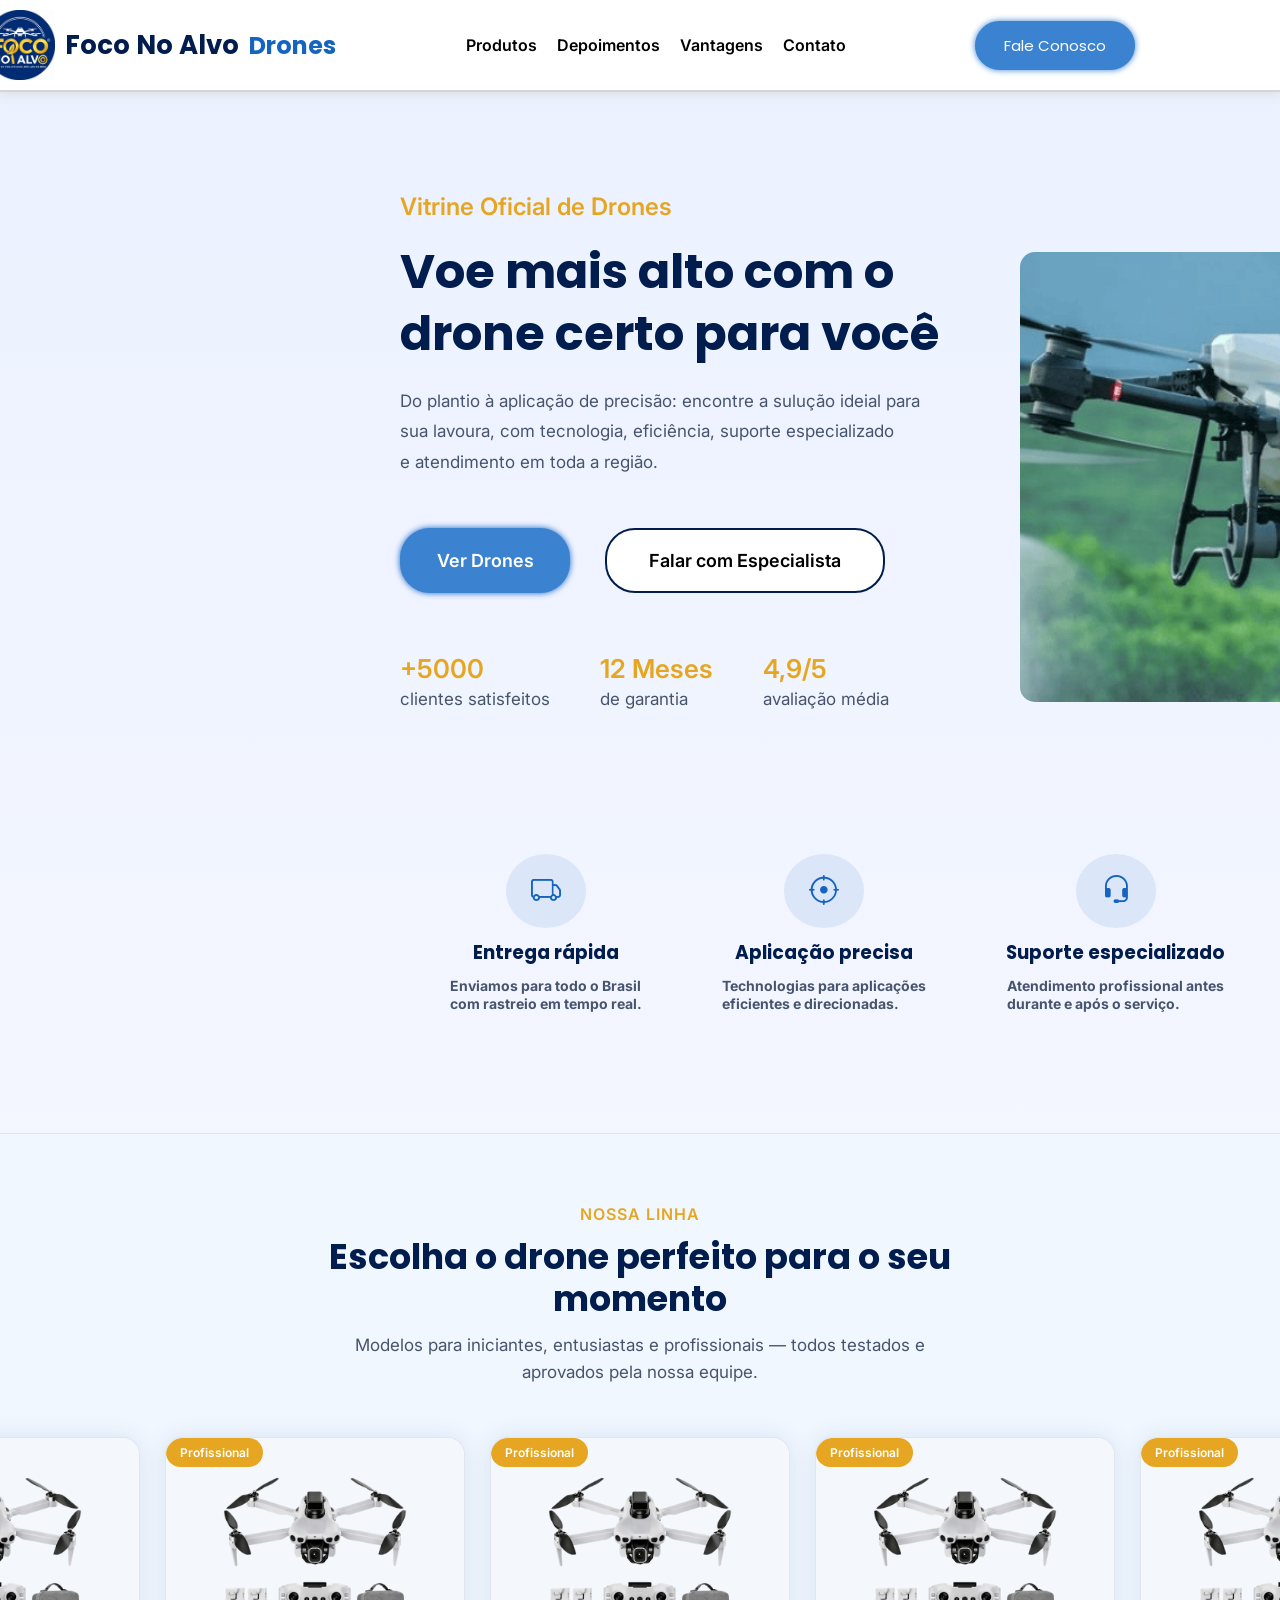
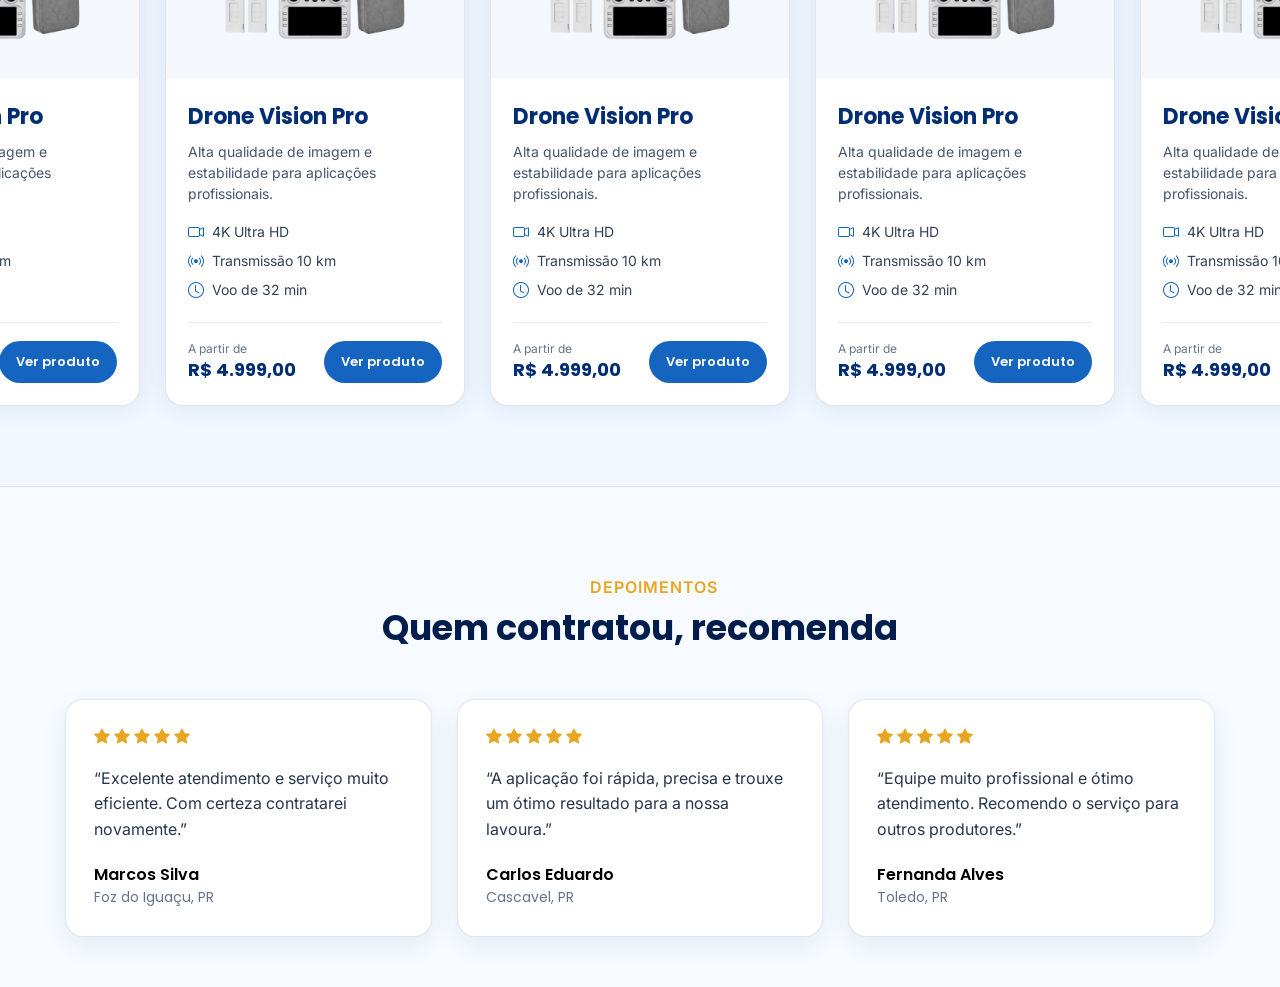
==== focoNoAlvo/index.html @ 8c02ce3b "Add files via upload" ====
<!DOCTYPE html>
<html lang="en">

<head>
    <meta charset="UTF-8">
    <meta name="viewport" content="width=device-width, initial-scale=1.0">
    <title>Foco no Alvo</title>
    <link rel="stylesheet" href="https://cdn.jsdelivr.net/npm/bootstrap-icons@1.13.1/font/bootstrap-icons.min.css">
    <link
        href="https://fonts.googleapis.com/css2?family=Poppins:wght@600;700;800&family=Inter:wght@400;500;600;700&display=swap"
        rel="stylesheet">
    <link rel="stylesheet" href="style.css">
</head>

<body>

    <header>
        <div class="conteudo-header">

            <div class="conteudo-header-image">
                <img src="imgaens/logoTipo.png" alt="logoTipo">
                <h1>Foco No Alvo</h1>
                <h2>Drones</h2>
            </div>

            <nav class="links-navegacao-header">
                <a href="">Produtos</a>
                <a href="">Depoimentos</a>
                <a href="">Vantagens</a>
                <a href="">Contato</a>
            </nav>

            <button class="fale-conosco">Fale Conosco</button>

        </div>
    </header>

    <main>

        <div class="conteudo-main">

            <div class="text-conteudo-main">
                <h1>Vitrine Oficial de Drones</h1>
                <h2>Voe mais alto com o <br> drone certo para você</h2>
                <p>Do plantio à aplicação de precisão: encontre a sulução ideial para<br>sua lavoura, com tecnologia,
                    eficiência, suporte especializado<br>e atendimento em toda a região.</p>

                <div class="botoes-text-conteudo-main">
                    <button class="ver-drones">Ver Drones</button>
                    <button class="falar-com-especialista">Falar com Especialista</button>
                </div>

                <div class="status">
                    <div class="satisfeitos">
                        <h1>+5000</h1>
                        <p>clientes satisfeitos</p>
                    </div>

                    <div class="garantia">
                        <h1>12 Meses</h1>
                        <p>de garantia</p>
                    </div>

                    <div class="avaliacao">
                        <h1>4,9/5</h1>
                        <p>avaliação média</p>
                    </div>

                </div>

            </div>

            <div class="drone-ilustrativo">
                <img src="imgaens/drone-ilustrativo.png" alt="drone-ilustrativo">
            </div>
        </div>

        <section class="vantagens">

            <div class="vantagem">
                <div class="icone-vantagem">
                    <i class="bi bi-truck"></i>
                </div>
                <h3>Entrega rápida</h3>
                <h4>Enviamos para todo o Brasil<br>com rastreio em tempo real.</h4>
            </div>

            <div class="vantagem">
                <div class="icone-vantagem">
                    <i class="bi bi-crosshair"></i>
                </div>
                <h3>Aplicação precisa</h3>
                <h4>Technologias para aplicações<br>eficientes e direcionadas.</h4>
            </div>

            <div class="vantagem">
                <div class="icone-vantagem">
                    <i class="bi bi-headset"></i>
                </div>
                <h3>Suporte especializado</h3>
                <h4>Atendimento profissional antes<br>durante e após o serviço.</h4>
            </div>

            <div class="vantagem">
                <div class="icone-vantagem">
                    <i class="bi bi-speedometer2"></i>
                </div>
                <h3>Mais eficiência</h3>
                <h4> Maior produtividade e otimização<br>do trabalho na lavoura.</h4>
            </div>

        </section>

        <section class="nossa-linha">



            <div class="texto-nossa-linha">

                <span class="subtitulo-nossa-linha">
                    NOSSA LINHA
                </span>

                <h2>
                    Escolha o drone perfeito para o seu<br>
                    momento
                </h2>

                <p>
                    Modelos para iniciantes, entusiastas e profissionais —
                    todos testados e aprovados pela nossa equipe.
                </p>

            </div>



            <div class="lista-produtos">

                <article class="card-produto">

                    <div class="card-imagem">
                        <span class="card-categoria">Profissional</span>
                        <img src="imgaens/drone1.png" alt="Drone Vision Pro">
                    </div>

                    <div class="card-conteudo">
                        <h3>Drone Vision Pro</h3>
                        <p class="card-descricao">Alta qualidade de imagem e estabilidade para aplicações profissionais.
                        </p>

                        <div class="card-especificacoes">

                            <span>
                                <i class="bi bi-camera-video"></i>
                                4K Ultra HD
                            </span>

                            <span>
                                <i class="bi bi-broadcast"></i>
                                Transmissão 10 km
                            </span>

                            <span>
                                <i class="bi bi-clock"></i>
                                Voo de 32 min
                            </span>

                        </div>

                        <div class="card-rodape">
                            <div class="card-preco">
                                <small>A partir de</small>
                                <strong>R$ 4.999,00</strong>
                            </div>

                            <button class="botao-produto">
                                Ver produto
                            </button>
                        </div>

                    </div>

                </article>



                <article class="card-produto">

                    <div class="card-imagem">
                        <span class="card-categoria">Profissional</span>
                        <img src="imgaens/drone1.png" alt="Drone Vision Pro">
                    </div>

                    <div class="card-conteudo">
                        <h3>Drone Vision Pro</h3>
                        <p class="card-descricao">Alta qualidade de imagem e estabilidade para aplicações profissionais.
                        </p>

                        <div class="card-especificacoes">

                            <span>
                                <i class="bi bi-camera-video"></i>
                                4K Ultra HD
                            </span>

                            <span>
                                <i class="bi bi-broadcast"></i>
                                Transmissão 10 km
                            </span>

                            <span>
                                <i class="bi bi-clock"></i>
                                Voo de 32 min
                            </span>

                        </div>

                        <div class="card-rodape">
                            <div class="card-preco">
                                <small>A partir de</small>
                                <strong>R$ 4.999,00</strong>
                            </div>

                            <button class="botao-produto">
                                Ver produto
                            </button>
                        </div>

                    </div>

                </article>



                <article class="card-produto">

                    <div class="card-imagem">
                        <span class="card-categoria">Profissional</span>
                        <img src="imgaens/drone1.png" alt="Drone Vision Pro">
                    </div>

                    <div class="card-conteudo">
                        <h3>Drone Vision Pro</h3>
                        <p class="card-descricao">Alta qualidade de imagem e estabilidade para aplicações profissionais.
                        </p>

                        <div class="card-especificacoes">

                            <span>
                                <i class="bi bi-camera-video"></i>
                                4K Ultra HD
                            </span>

                            <span>
                                <i class="bi bi-broadcast"></i>
                                Transmissão 10 km
                            </span>

                            <span>
                                <i class="bi bi-clock"></i>
                                Voo de 32 min
                            </span>

                        </div>

                        <div class="card-rodape">
                            <div class="card-preco">
                                <small>A partir de</small>
                                <strong>R$ 4.999,00</strong>
                            </div>

                            <button class="botao-produto">
                                Ver produto
                            </button>
                        </div>

                    </div>

                </article>




                <article class="card-produto">

                    <div class="card-imagem">
                        <span class="card-categoria">Profissional</span>
                        <img src="imgaens/drone1.png" alt="Drone Vision Pro">
                    </div>

                    <div class="card-conteudo">
                        <h3>Drone Vision Pro</h3>
                        <p class="card-descricao">Alta qualidade de imagem e estabilidade para aplicações profissionais.
                        </p>

                        <div class="card-especificacoes">

                            <span>
                                <i class="bi bi-camera-video"></i>
                                4K Ultra HD
                            </span>

                            <span>
                                <i class="bi bi-broadcast"></i>
                                Transmissão 10 km
                            </span>

                            <span>
                                <i class="bi bi-clock"></i>
                                Voo de 32 min
                            </span>

                        </div>

                        <div class="card-rodape">
                            <div class="card-preco">
                                <small>A partir de</small>
                                <strong>R$ 4.999,00</strong>
                            </div>

                            <button class="botao-produto">
                                Ver produto
                            </button>
                        </div>

                    </div>

                </article>


                <article class="card-produto">

                    <div class="card-imagem">
                        <span class="card-categoria">Profissional</span>
                        <img src="imgaens/drone1.png" alt="Drone Vision Pro">
                    </div>

                    <div class="card-conteudo">
                        <h3>Drone Vision Pro</h3>
                        <p class="card-descricao">Alta qualidade de imagem e estabilidade para aplicações profissionais.
                        </p>

                        <div class="card-especificacoes">

                            <span>
                                <i class="bi bi-camera-video"></i>
                                4K Ultra HD
                            </span>

                            <span>
                                <i class="bi bi-broadcast"></i>
                                Transmissão 10 km
                            </span>

                            <span>
                                <i class="bi bi-clock"></i>
                                Voo de 32 min
                            </span>

                        </div>

                        <div class="card-rodape">
                            <div class="card-preco">
                                <small>A partir de</small>
                                <strong>R$ 4.999,00</strong>
                            </div>

                            <button class="botao-produto">
                                Ver produto
                            </button>
                        </div>

                    </div>

                </article>

            </div>

        </section>

            <section class="depoimentos">

                <div class="text-depoimentos">
                    <h1>DEPOIMENTOS</h1>
                    <h2>Quem contratou, recomenda</h2>
                </div>

                <div class="lista-depoimentos">

                    <article class="card-depoimentos">

                        <div class="estrelas" aria-label="Avaliação: 5 de 5 estrelas">
                            <i class="bi bi-star-fill"></i>
                            <i class="bi bi-star-fill"></i>
                            <i class="bi bi-star-fill"></i>
                            <i class="bi bi-star-fill"></i>
                            <i class="bi bi-star-fill"></i>
                        </div>

                        <div class="text-card-depoimentos">
                            <p>
                                “Excelente atendimento e serviço muito eficiente.
                                Com certeza contratarei novamente.”
                            </p>

                            <div class="usuario-depoimentos">
                                <strong>Marcos Silva</strong>
                                <small>Foz do Iguaçu, PR</small>
                            </div>
                        </div>

                    </article>

                    <article class="card-depoimentos">

                        <div class="estrelas" aria-label="Avaliação: 5 de 5 estrelas">
                            <i class="bi bi-star-fill"></i>
                            <i class="bi bi-star-fill"></i>
                            <i class="bi bi-star-fill"></i>
                            <i class="bi bi-star-fill"></i>
                            <i class="bi bi-star-fill"></i>
                        </div>

                        <div class="text-card-depoimentos">
                            <p>
                                “A aplicação foi rápida, precisa e trouxe um ótimo
                                resultado para a nossa lavoura.”
                            </p>

                            <div class="usuario-depoimentos">
                                <strong>Carlos Eduardo</strong>
                                <small>Cascavel, PR</small>
                            </div>
                        </div>

                    </article>

                    <article class="card-depoimentos">

                        <div class="estrelas" aria-label="Avaliação: 5 de 5 estrelas">
                            <i class="bi bi-star-fill"></i>
                            <i class="bi bi-star-fill"></i>
                            <i class="bi bi-star-fill"></i>
                            <i class="bi bi-star-fill"></i>
                            <i class="bi bi-star-fill"></i>
                        </div>

                        <div class="text-card-depoimentos">
                            <p>
                                “Equipe muito profissional e ótimo atendimento.
                                Recomendo o serviço para outros produtores.”
                            </p>

                            <div class="usuario-depoimentos">
                                <strong>Fernanda Alves</strong>
                                <small>Toledo, PR</small>
                            </div>
                        </div>

                    </article>

                </div>

            </section>




    </main>

</body>

</html>
---- focoNoAlvo/style.css ----
* {
  margin: 0;
  padding: 0;
  box-sizing: border-box;
}

body {
    min-height: 100vh;

    background-color: #EBF1FF;

    background-image: linear-gradient(
        to bottom,
        #EBF1FF 0%,
        #F3F6FF 40%,
        #FFFFFF 100%
    );

    background-repeat: no-repeat;
}

header{
    border-bottom: 2px solid rgb(212, 212, 212);
    box-shadow: 0 0 12px  rgb(212, 212, 212);
    background-color: white;
    position: sticky;
    top: 0;
    z-index: 1000;
}


:root {
    --azul-escuro: #012D75;
    --azul-destaque: #1565C0;
    --azul-claro: #3B82D0;
    --dourado: #FECC35;
}

.conteudo-header{

    display: flex;
    flex-direction: row;
    align-items: center; 
    justify-content: space-between;
    width: 90%;
    max-width: 1150px;
    margin: 0 auto;
    padding: 10px 0;
    transform: translateX(-80px);
    
}

.conteudo-header-image{
    display: flex;
    align-items: center;
    gap: 10px;
}

.conteudo-header-image img{
    width: 70px;

}

.conteudo-header-image h1{
    color: #001d4e;
    font-family: 'Poppins', 'Inter', sans-serif;
    font-size: 26px;
}

.conteudo-header-image h2{
    color: var(--azul-destaque);
    font-family: 'Poppins', 'Inter', sans-serif;
}

.links-navegacao-header{
    display: flex;
    align-items: center;
    gap: 20px;
}   

.links-navegacao-header a{
    text-decoration: none;
    font-size: 16px;
    color: black;
    font-family: 'Inter', sans-serif;
    font-weight: 600;
    transition: color 0.1s ease;
}

.links-navegacao-header a:hover{
    color: var(--azul-destaque);
    cursor: pointer;
    text-decoration: underline;
    text-decoration-thickness: 2px;
    text-underline-offset: 15px;
}

.fale-conosco{
    width: 160px;
    border-radius: 50px;
    padding: 11px;
    color: white;
    font-size: 15px;
    background-color: var(--azul-claro);
    border: 2px solid var(--azul-claro);
    box-shadow: 0 0 6px var(--azul-claro);
    font-family: 'Poppins', 'Inter', sans-serif;
    transition: 0.3s;
}

.fale-conosco:hover{
    transform: translateY(-4px);
    background-color: #001d4e;
    border: 2px solid #001d4e;
    box-shadow: 0 0 6px #001d4e;
}


main {
    background: transparent;
}

.conteudo-main{
    width: 90%;
    max-width: 1150px;
    margin: 0 auto;
    padding: 80px 0;
    display: flex;
    align-items: flex-start;
    justify-content: center;
    gap: 70px;
    margin-left: 400px;
    margin-top: 80px;
  
}

.drone-ilustrativo img{
    width: 100%;
    height: 100%;
    display: block;
    object-fit: cover;
    border-radius: 15px;
}

.drone-ilustrativo{
    width: 530px;
    height: 450px;
    flex-shrink: 0;
}

.text-conteudo-main{
    width: 600px;
    display: flex;
    flex-direction: column;
    gap: 20px;
    transform: translateY(-60px);
}

.text-conteudo-main h1{
    font-size: 24px;
    color: #E6A621;
    font-family: 'Inter', sans-serif;
    font-weight: 600;
}

.text-conteudo-main h2{
    font-family: 'Poppins', 'Inter', sans-serif;
    color: #001d4e;
    font-size: 48px;
    line-height: 1.3;
}

.text-conteudo-main p{
    font-size: 17px;
    font-family: 'Inter', sans-serif;
    color: #46556D;
    line-height: 1.8;
}

.botoes-text-conteudo-main{
    display: flex;
    flex-direction: row;
    gap: 35px;
    align-items: center;
    transform: translateY(30px);
}

.ver-drones{
    padding: 20px;
    width: 170px;
    border-radius: 30px;
    color: white;
    background-color: var(--azul-claro);
    border: 2px solid var(--azul-claro);
    box-shadow: 0 0 6px var(--azul-destaque);
    font-family: 'Inter', sans-serif;
    font-size: 18px;
    font-weight: 600;
    transition: 0.3s;
}

.ver-drones:hover{
    transform: translateY(-4px);
    background-color: var(--azul-escuro);
    border: 2px solid var(--azul-escuro);
    box-shadow: 0 0 10px var(--azul-escuro);
}

.falar-com-especialista{
    padding: 20px;
    border-radius: 30px;
    width: 280px;
    font-family: 'Inter', sans-serif;
    font-weight: 600;
    font-size: 18px;
    color: black;
    background-color: white;
    border: 2px solid #001d4e;
    transition: 0.3s;
}

.falar-com-especialista:hover{
    background-color: #001d4e;
    border: 2px solid #001d4e;
    color: white;
    transform: translateY(-4px);
}

.status{
    display: flex;
    flex-direction: row;
    gap: 50px;
    margin-top: 70px;
}

.satisfeitos h1{
    font-size: 26px;
    color: #E6A621;
}

.garantia h1{
    font-size: 26px;
    color: #E6A621;
}

.avaliacao h1{
    font-size: 26px;
    color: #E6A621;
}

.vantagens{
    width: 90%;
    max-width: 1150px;
    margin: 0 auto;
    display: flex;
    flex-direction: row;
    gap: 80px;
    margin-left: 450px;
    margin-bottom: 50px;
}

.vantagem{
    display: flex;
    flex-direction: column;
    justify-content: center;
    align-items: center;
    gap: 10px;
}

.vantagem h3{
    font-family: 'Poppins', 'Inter', sans-serif;
    color: #001d4e;
}

.vantagem h4{
    color: #46556D;
    font-family: 'Inter', sans-serif;
    font-size: 14px;
    line-height: 18px;

}

.icone-vantagem{
    display: flex;
    justify-content: center;
    align-items: center;
    text-align: center;
    gap: 30px;
    width: 80px;
    border-radius: 50%;
    color: var(--azul-destaque);
    background-color: rgba(21, 101, 192, 0.10);
    
}

.icone-vantagem i{
    font-size: 30px;
    padding: 20px;
    
}

.nossa-linha{
    margin-top: 120px;
    padding: 70px 0 0;
    background-color: #f0f7ff;
    border-top: 1px solid #DDE3EE;
}

.texto-nossa-linha{
    text-align: center;
}

.subtitulo-nossa-linha{
    display: block;
    margin-bottom: 12px;
    color: #E6A621;
    font-family: 'Inter', sans-serif;
    font-size: 16px;
    font-weight: 600;
    letter-spacing: 1px;
}

.texto-nossa-linha h2 {
    margin-bottom: 12px;
    color: #001D4E;
    font-family: 'Poppins', 'Inter', sans-serif;
    font-size: 35px;
    line-height: 1.2;
}

.texto-nossa-linha p{
    max-width: 650px;
    margin: 0 auto;
    color: #46556D;
    font-family: 'Inter', sans-serif;
    font-size: 17px;
    font-weight: 400;
    line-height: 1.6;
}

.lista-produtos{
    width: 90%;
    max-width: 1150px;
    margin: 50px auto;
    display: grid;
    grid-template-columns: repeat(5, 300px);
    justify-content: center;
    gap: 25px;
    margin-bottom: 10px;
}

.card-produto{
    width: 300px;
    overflow: hidden;
    background-color: white;
    border: 1px solid rgba(1, 45, 117, 0.12);
    border-radius: 18px;
    box-shadow: 0 0 25px rgba(1, 45, 117, 0.10);
    transition: 0.3s;
    margin-bottom: 90px;
}

.card-produto:hover{
    transform: translateY(-7px);
    box-shadow: 0 0 35px rgba(1, 45, 117, 0.17);
}

.card-imagem{
    position: relative;
    height: 240px;
    padding: 25px;
    display: flex;
    align-items: center;
    justify-content: center;
    background-color: #F4F7FC;
}

.card-imagem img{
    width: 100%;
    height: 100%;
    object-fit: contain;
}

.card-categoria{
    position: absolute;
    top: 0;
    left: 0;
    z-index: 1;
    padding: 7px 14px;
    color: white;
    background-color: #E6A621;
    border-radius: 50px;
    font-family: 'Inter', sans-serif;
    font-size: 12px;
    font-weight: 600;
}

.card-conteudo{
    padding: 22px;
}

.card-conteudo h3{
    margin-bottom: 8px;
    color: var(--azul-escuro);
    font-family: 'Poppins', sans-serif;
    font-size: 22px;
}

.card-descricao{
    margin-bottom: 18px;
    color: #46556D;
    font-family: 'Inter', sans-serif;
    font-size: 14px;
    line-height: 1.5;
}

.card-especificacoes{
    display: flex;
    flex-direction: column;
    gap: 9px;
    margin-bottom: 22px;
}

.card-especificacoes span {
    display: flex;
    align-items: center;
    gap: 8px;
    color: #334155;
    font-family: 'Inter', sans-serif;
    font-size: 14px;
}

.card-especificacoes i{
    color: var(--azul-destaque);
    font-size: 16px;
}

.card-rodape{
    padding-top: 18px;
    display: flex;
    align-items: center;
    justify-content: space-between;
    border-top: 1px solid rgba(1, 45, 117, 0.10);
}

.card-preco{
    display: flex;
    flex-direction: column;
}

.card-preco small{
    color: #64748B;
    font-family: 'Inter', sans-serif;
    font-size: 12px;
}

.card-preco strong{
    color: var(--azul-escuro);
    font-family: 'Poppins', sans-serif;
    font-size: 18px;
}

.botao-produto {
    padding: 11px 17px;
    color: white;
    background-color: var(--azul-destaque);
    border: none;
    border-radius: 50px;
    font-family: 'Poppins', sans-serif;
    font-size: 13px;
    font-weight: 600;
    cursor: pointer;
    transition: 0.3s;
}

.botao-produto:hover {
    background-color: var(--azul-escuro);
    transform: translateY(-3px);
}


.depoimentos{
    margin-top: -20px;
    background-color: #f7fbff;
    border-top: 1px solid #DDE3EE;
    display: flex;
    flex-direction: column;
    align-items: center;
}

.text-depoimentos{
    margin-top: 80px;
}

.text-depoimentos h1{
    margin: 10px auto;
    max-width: 100px;
    color: #E6A621;
    font-family: 'Inter', sans-serif;
    font-size: 16px;
    font-weight: 600;
    letter-spacing: 1px;
}

.text-depoimentos h2{
    color: #001D4E;
    font-family: 'Poppins', 'Inter', sans-serif;
    font-size: 35px;
    line-height: 1.2;
}


.estrelas{
    display: flex;
    align-items: center;
    gap: 4px;
    margin-bottom: 20px;
    color: #E6A621;
}

.estrelas i{
    font-size: 16px;
}

.lista-depoimentos{
    width: 90%;
    max-width: 1150px;
    margin: 50px auto;
    display: grid;
    grid-template-columns: repeat(3, 1fr);
    gap: 25px;
}

.card-depoimentos {
    padding: 28px;
    background-color: white;
    border: 1px solid rgba(1, 45, 117, 0.12);
    border-radius: 18px;
    box-shadow: 0 8px 25px rgba(1, 45, 117, 0.08);
}

.usuario-depoimentos{
    display: flex;
    flex-direction: column;
    margin-top: 20px;
}

.usuario-depoimentos strong{
    font-size: 16px;
    font-family: 'Poppins', 'Inter', sans-serif;
    font-weight: 600;
}

.usuario-depoimentos small{
    font-size: 14px;
    color: #64748B;
    font-family: 'Poppins', 'Inter', sans-serif;
    font-weight: 400;
}

.text-card-depoimentos p {
    color: #26364D;
    font-family: 'Inter', sans-serif;
    font-size: 16px;
    font-weight: 400;
    line-height: 1.6;
}
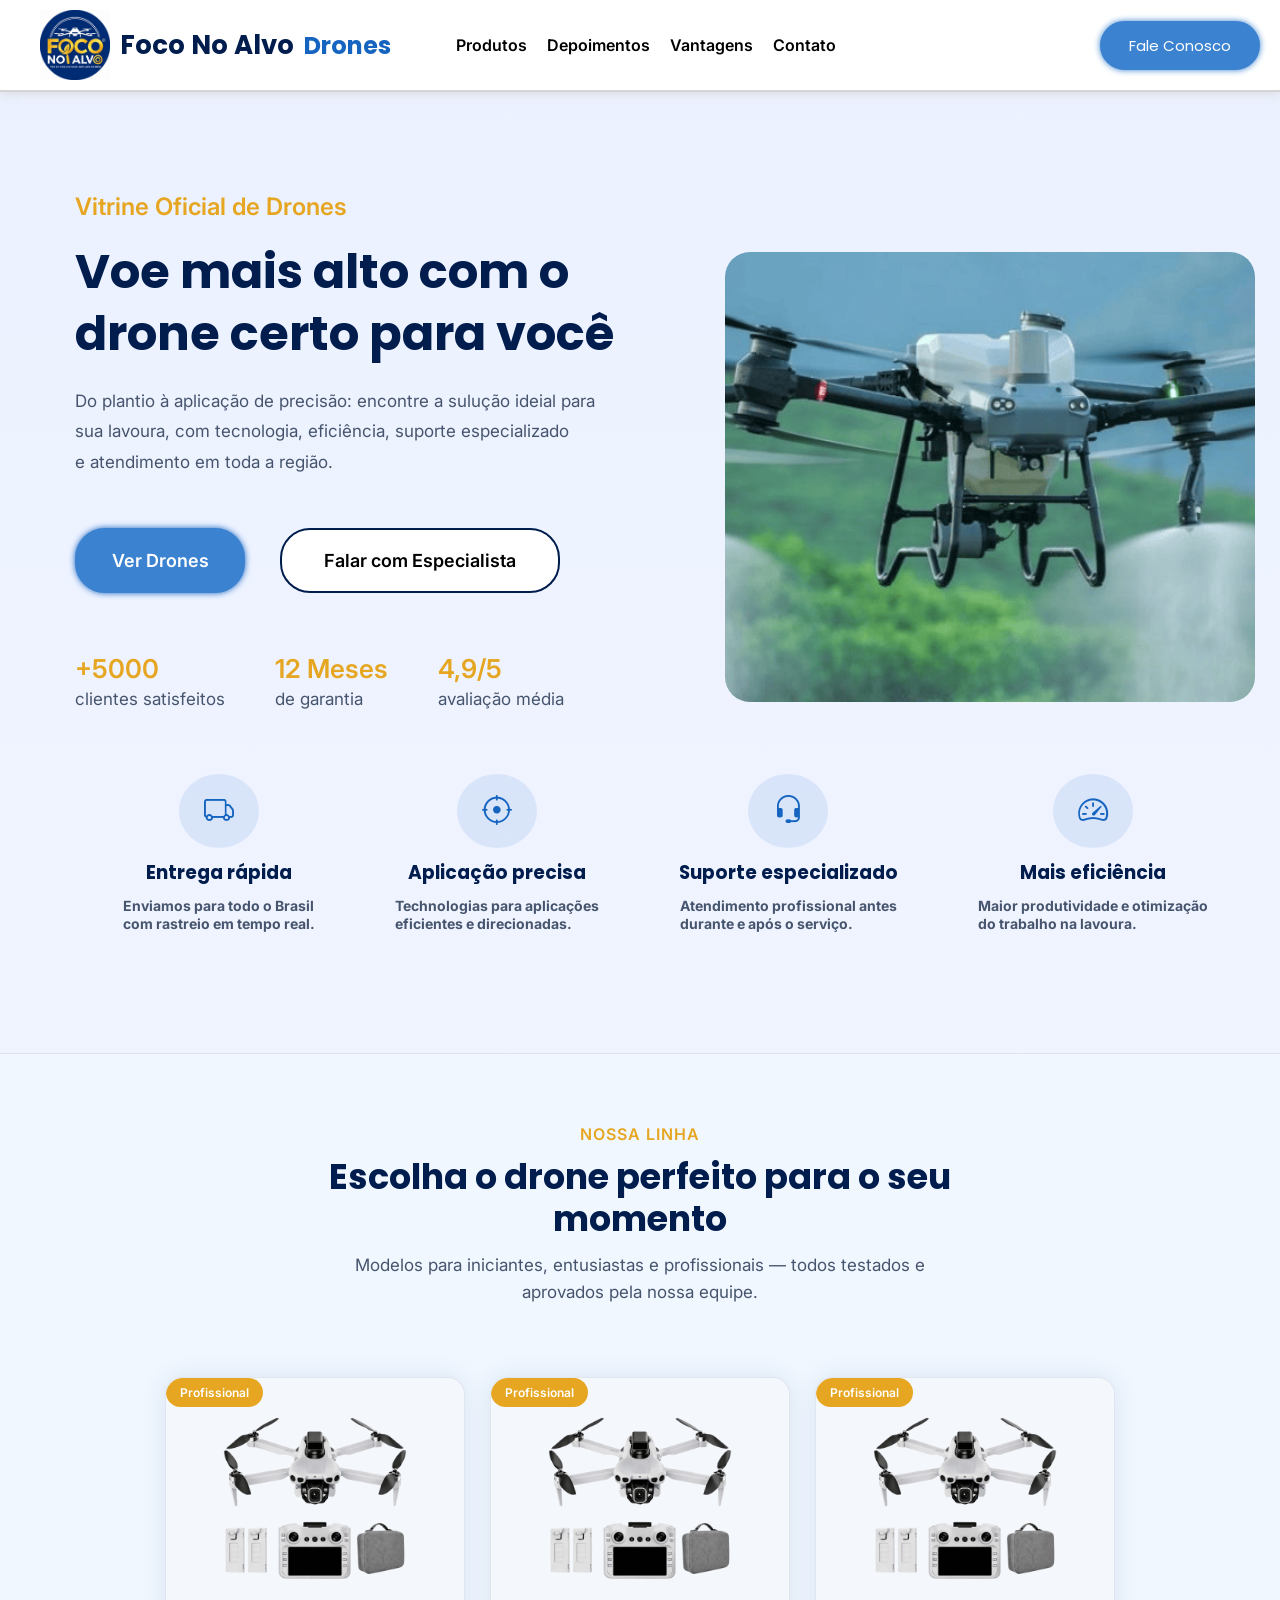
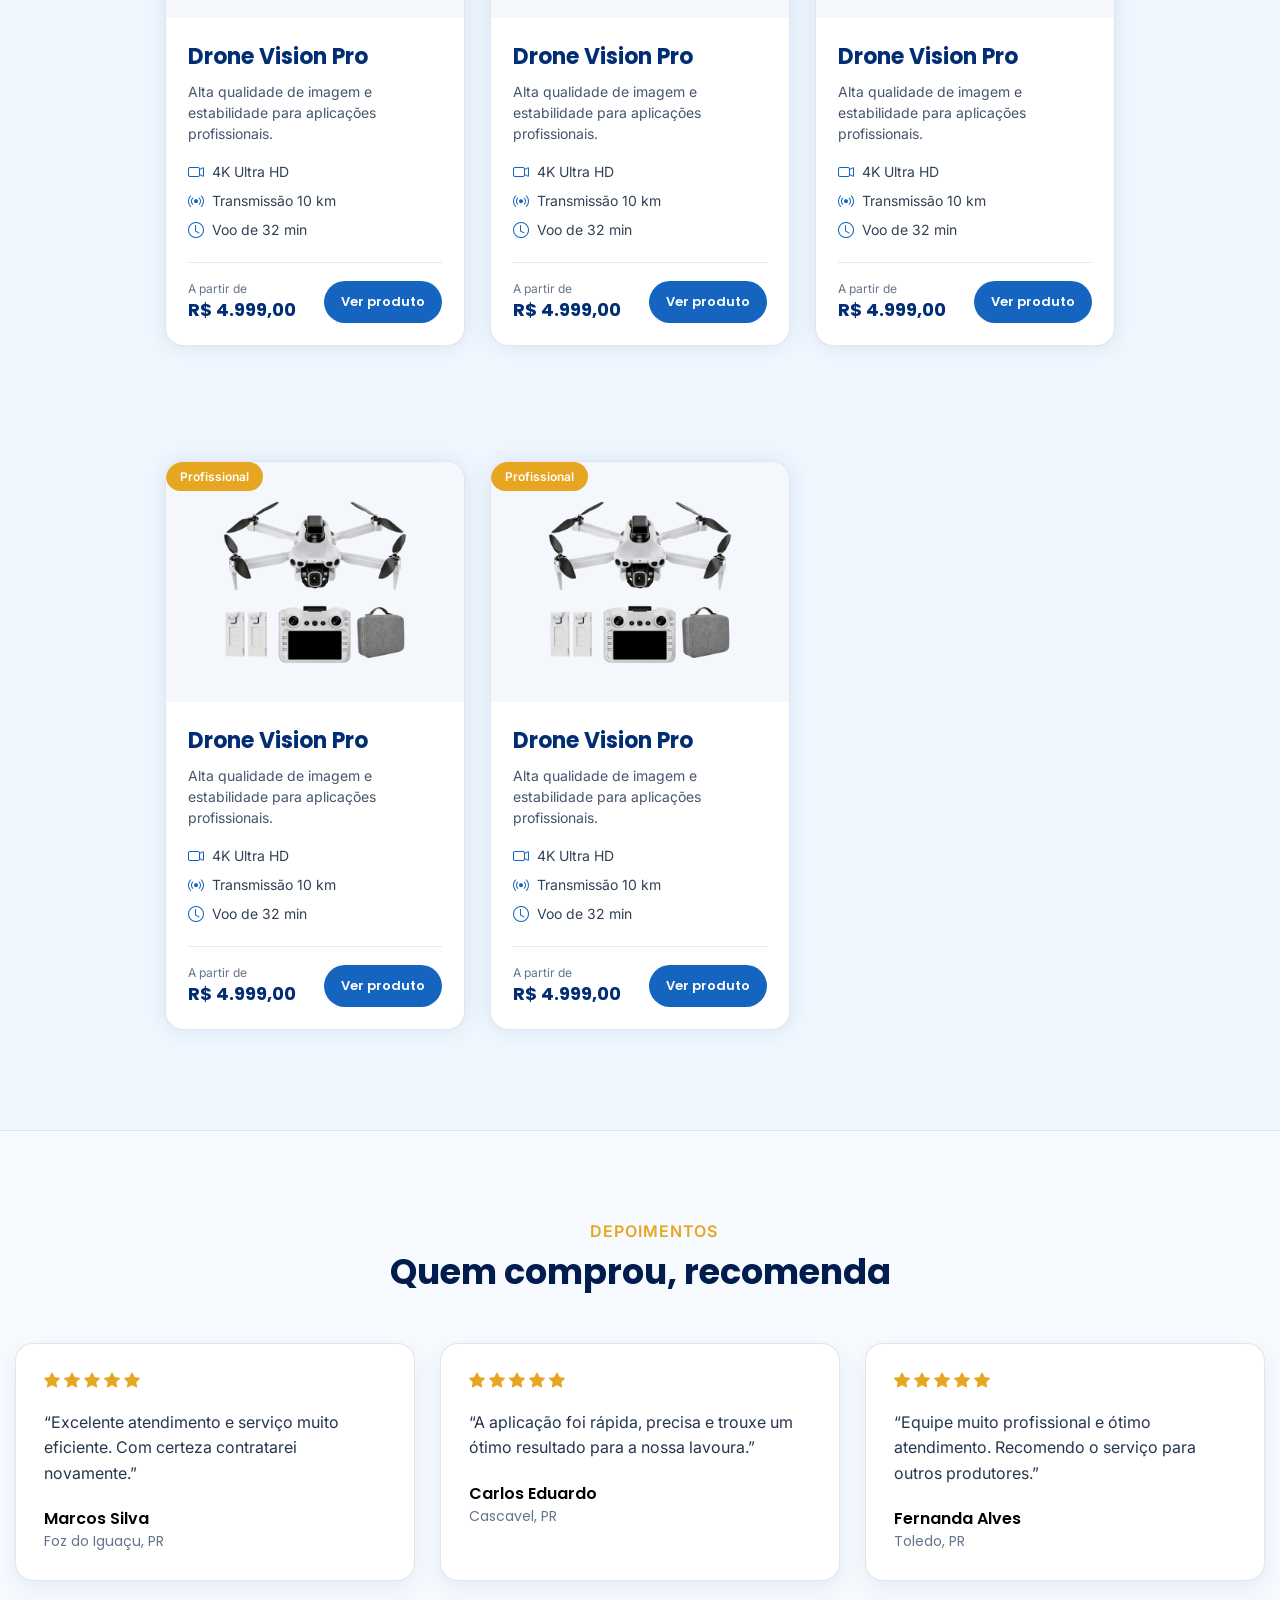
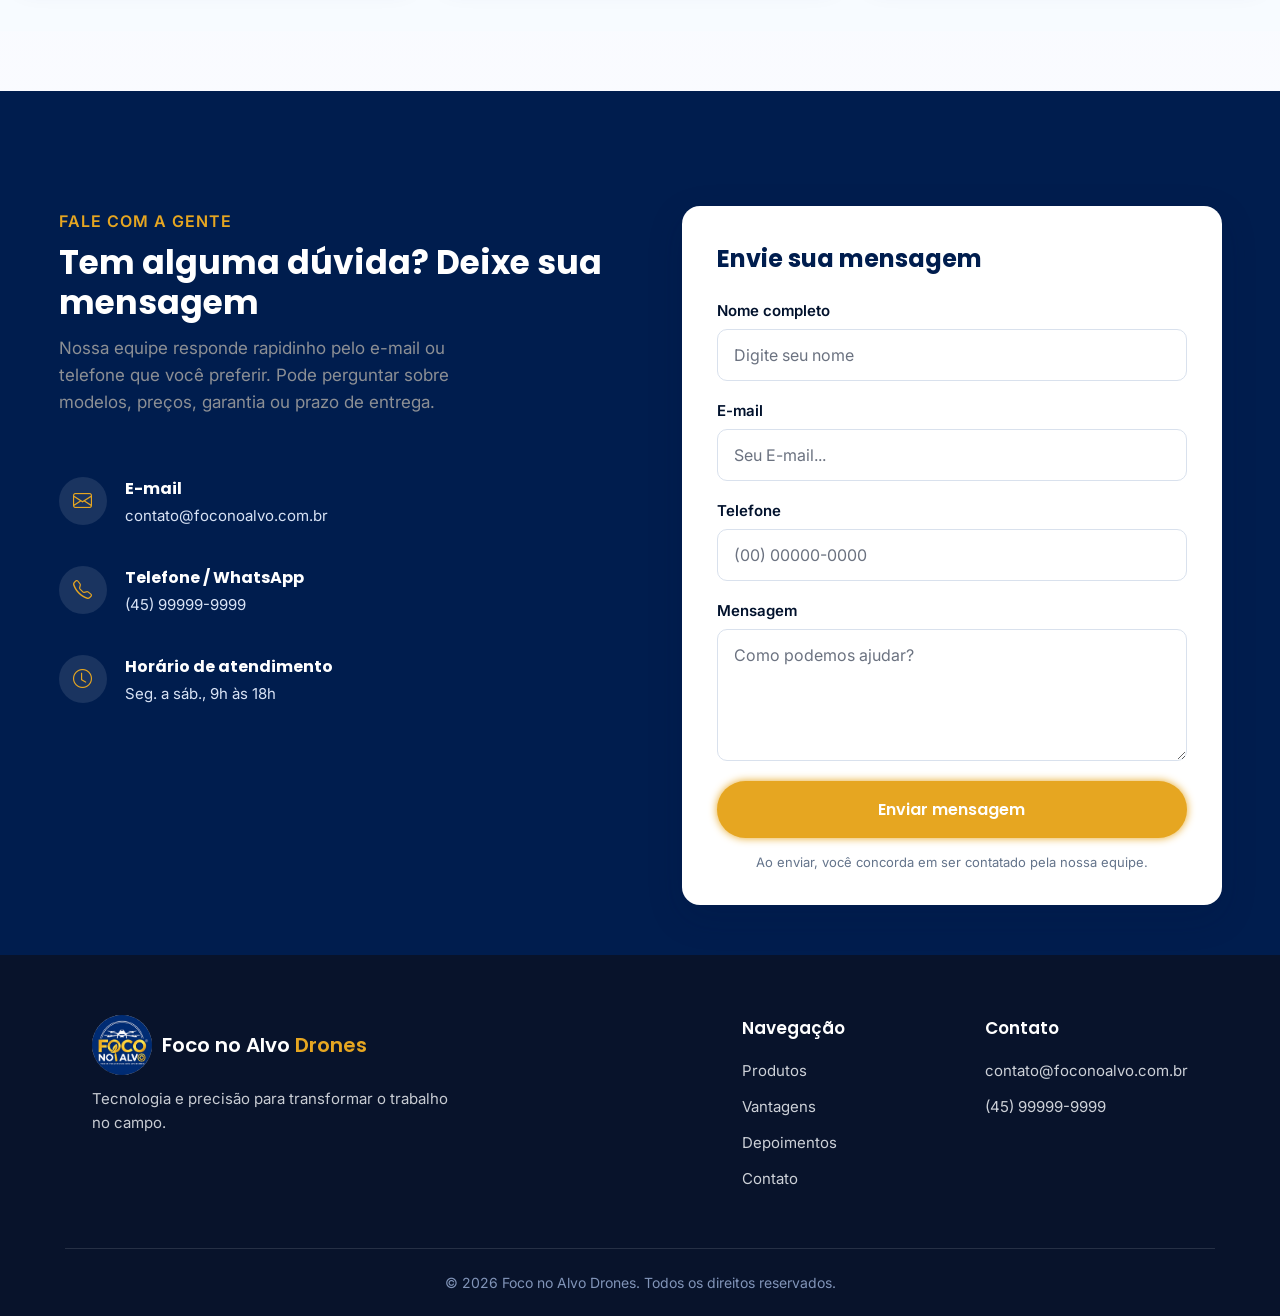
==== commit 8be82634: "Add files via upload" ====
--- a/focoNoAlvo/index.html
+++ b/focoNoAlvo/index.html
@@ -1,5 +1,5 @@
 <!DOCTYPE html>
-<html lang="en">
+<html lang="pt-BR">
 
 <head>
     <meta charset="UTF-8">
@@ -75,7 +75,7 @@
             </div>
         </div>
 
-        <section class="vantagens">
+        <section class="vantagens" id="vantagens">
 
             <div class="vantagem">
                 <div class="icone-vantagem">
@@ -111,7 +111,7 @@
 
         </section>
 
-        <section class="nossa-linha">
+        <section class="nossa-linha" id="produtos">
 
 
 
@@ -379,96 +379,248 @@
 
         </section>
 
-            <section class="depoimentos">
-
-                <div class="text-depoimentos">
-                    <h1>DEPOIMENTOS</h1>
-                    <h2>Quem contratou, recomenda</h2>
-                </div>
-
-                <div class="lista-depoimentos">
-
-                    <article class="card-depoimentos">
-
-                        <div class="estrelas" aria-label="Avaliação: 5 de 5 estrelas">
-                            <i class="bi bi-star-fill"></i>
-                            <i class="bi bi-star-fill"></i>
-                            <i class="bi bi-star-fill"></i>
-                            <i class="bi bi-star-fill"></i>
-                            <i class="bi bi-star-fill"></i>
-                        </div>
-
-                        <div class="text-card-depoimentos">
-                            <p>
-                                “Excelente atendimento e serviço muito eficiente.
-                                Com certeza contratarei novamente.”
-                            </p>
-
-                            <div class="usuario-depoimentos">
-                                <strong>Marcos Silva</strong>
-                                <small>Foz do Iguaçu, PR</small>
-                            </div>
-                        </div>
-
-                    </article>
-
-                    <article class="card-depoimentos">
-
-                        <div class="estrelas" aria-label="Avaliação: 5 de 5 estrelas">
-                            <i class="bi bi-star-fill"></i>
-                            <i class="bi bi-star-fill"></i>
-                            <i class="bi bi-star-fill"></i>
-                            <i class="bi bi-star-fill"></i>
-                            <i class="bi bi-star-fill"></i>
-                        </div>
-
-                        <div class="text-card-depoimentos">
-                            <p>
-                                “A aplicação foi rápida, precisa e trouxe um ótimo
-                                resultado para a nossa lavoura.”
-                            </p>
-
-                            <div class="usuario-depoimentos">
-                                <strong>Carlos Eduardo</strong>
-                                <small>Cascavel, PR</small>
-                            </div>
-                        </div>
-
-                    </article>
-
-                    <article class="card-depoimentos">
-
-                        <div class="estrelas" aria-label="Avaliação: 5 de 5 estrelas">
-                            <i class="bi bi-star-fill"></i>
-                            <i class="bi bi-star-fill"></i>
-                            <i class="bi bi-star-fill"></i>
-                            <i class="bi bi-star-fill"></i>
-                            <i class="bi bi-star-fill"></i>
-                        </div>
-
-                        <div class="text-card-depoimentos">
-                            <p>
-                                “Equipe muito profissional e ótimo atendimento.
-                                Recomendo o serviço para outros produtores.”
-                            </p>
-
-                            <div class="usuario-depoimentos">
-                                <strong>Fernanda Alves</strong>
-                                <small>Toledo, PR</small>
-                            </div>
-                        </div>
-
-                    </article>
-
-                </div>
-
-            </section>
-
-
-
-
+        <section class="depoimentos" id="depoimentos">
+
+            <div class="text-depoimentos">
+                <h1>DEPOIMENTOS</h1>
+                <h2>Quem comprou, recomenda</h2>
+            </div>
+
+            <div class="lista-depoimentos">
+
+                <article class="card-depoimentos">
+
+                    <div class="estrelas" aria-label="Avaliação: 5 de 5 estrelas">
+                        <i class="bi bi-star-fill"></i>
+                        <i class="bi bi-star-fill"></i>
+                        <i class="bi bi-star-fill"></i>
+                        <i class="bi bi-star-fill"></i>
+                        <i class="bi bi-star-fill"></i>
+                    </div>
+
+                    <div class="text-card-depoimentos">
+                        <p>
+                            “Excelente atendimento e serviço muito eficiente.
+                            Com certeza contratarei novamente.”
+                        </p>
+
+                        <div class="usuario-depoimentos">
+                            <strong>Marcos Silva</strong>
+                            <small>Foz do Iguaçu, PR</small>
+                        </div>
+                    </div>
+
+                </article>
+
+                <article class="card-depoimentos">
+
+                    <div class="estrelas" aria-label="Avaliação: 5 de 5 estrelas">
+                        <i class="bi bi-star-fill"></i>
+                        <i class="bi bi-star-fill"></i>
+                        <i class="bi bi-star-fill"></i>
+                        <i class="bi bi-star-fill"></i>
+                        <i class="bi bi-star-fill"></i>
+                    </div>
+
+                    <div class="text-card-depoimentos">
+                        <p>
+                            “A aplicação foi rápida, precisa e trouxe um ótimo
+                            resultado para a nossa lavoura.”
+                        </p>
+
+                        <div class="usuario-depoimentos">
+                            <strong>Carlos Eduardo</strong>
+                            <small>Cascavel, PR</small>
+                        </div>
+                    </div>
+
+                </article>
+
+                <article class="card-depoimentos">
+
+                    <div class="estrelas" aria-label="Avaliação: 5 de 5 estrelas">
+                        <i class="bi bi-star-fill"></i>
+                        <i class="bi bi-star-fill"></i>
+                        <i class="bi bi-star-fill"></i>
+                        <i class="bi bi-star-fill"></i>
+                        <i class="bi bi-star-fill"></i>
+                    </div>
+
+                    <div class="text-card-depoimentos">
+                        <p>
+                            “Equipe muito profissional e ótimo atendimento.
+                            Recomendo o serviço para outros produtores.”
+                        </p>
+
+                        <div class="usuario-depoimentos">
+                            <strong>Fernanda Alves</strong>
+                            <small>Toledo, PR</small>
+                        </div>
+                    </div>
+
+                </article>
+
+            </div>
+
+        </section>
+
+
+        <section class="fale-com-equipe" id="contato">
+
+            <div class="text-lista-contatos-fale-com-equipe">
+
+                <div class="text-fale-com-equipe">
+                    <h1>FALE COM A GENTE</h1>
+                    <h2>Tem alguma dúvida? Deixe sua<br>mensagem</h2>
+                    <p> Nossa equipe responde rapidinho pelo e-mail ou<br>
+                        telefone que você preferir. Pode perguntar sobre<br>
+                        modelos, preços, garantia ou prazo de entrega.</p>
+                </div>
+
+
+                <div class="lista-contatos">
+
+                    <div class="item-contato">
+
+                        <div class="icone-contato">
+                            <i class="bi bi-envelope"></i>
+                        </div>
+
+                        <div class="texto-contato">
+                            <strong>E-mail</strong>
+                            <a href="mailto:contato@foconoalvo.com.br">
+                                contato@foconoalvo.com.br
+                            </a>
+                        </div>
+
+                    </div>
+
+                    <div class="item-contato">
+
+                        <div class="icone-contato">
+                            <i class="bi bi-telephone"></i>
+                        </div>
+
+                        <div class="texto-contato">
+                            <strong>Telefone / WhatsApp</strong>
+                            <a href="tel:+5545999999999">
+                                (45) 99999-9999
+                            </a>
+                        </div>
+
+                    </div>
+
+                    <div class="item-contato">
+
+                        <div class="icone-contato">
+                            <i class="bi bi-clock"></i>
+                        </div>
+
+                        <div class="texto-contato">
+                            <strong>Horário de atendimento</strong>
+                            <span>Seg. a sáb., 9h às 18h</span>
+                        </div>
+                    </div>
+                </div>
+
+            </div>
+
+
+            <div class="container-formulario">
+
+                <form class="formulario-contato">
+
+                    <h2>Envie sua mensagem</h2>
+
+                    <div class="campo-formulario">
+                        <label for="nome">Nome completo</label>
+                        <input type="text" id="nome" name="nome" placeholder="Digite seu nome" autocomplete="name"
+                            required>
+                    </div>
+
+                    <div class="campo-formulario">
+                        <label for="email">E-mail</label>
+                        <input type="email" id="email" name="email" placeholder="Seu E-mail..." autocomplete="email"
+                            required>
+                    </div>
+
+                    <div class="campo-formulario">
+                        <label for="telefone">Telefone</label>
+                        <input type="tel" id="telefone" name="telefone" placeholder="(00) 00000-0000" autocomplete="tel"
+                            required>
+                    </div>
+
+                    <div class="campo-formulario">
+                        <label for="mensagem">Mensagem</label>
+                        <textarea id="mensagem" name="mensagem" placeholder="Como podemos ajudar?" rows="5"
+                            required></textarea>
+                    </div>
+
+                    <button type="submit" class="botao-enviar">
+                        Enviar mensagem
+                    </button>
+
+                    <p class="aviso-formulario">
+                        Ao enviar, você concorda em ser contatado pela nossa equipe.
+                    </p>
+                </form>
+            </div>
+        </section>
     </main>
 
+        <footer>
+
+            <div class="conteudo-footer">
+
+                <div class="footer-marca">
+
+                    <div class="footer-image">
+                        <img src="imgaens/logoTipo.png" alt="Logotipo Foco no Alvo">
+
+                        <a href="">
+                            Foco no Alvo <span>Drones</span>
+                        </a>
+                    </div>
+
+                    <p>
+                        Tecnologia e precisão para transformar o trabalho no campo.
+                    </p>
+
+                </div>
+
+                <div class="links-footer">
+
+                    <div class="footer-navegacao">
+                        <h4>Navegação</h4>
+                        <a href="#produtos">Produtos</a>
+                        <a href="#vantagens">Vantagens</a>
+                        <a href="#depoimentos">Depoimentos</a>
+                        <a href="#contato">Contato</a>
+                    </div>
+
+                    <div class="footer-contato">
+                        <h4>Contato</h4>
+                        <a href="mailto:contato@foconoalvo.com.br">
+                            contato@foconoalvo.com.br
+                        </a>
+
+                        <a href="tel:+5545999999999">
+                            (45) 99999-9999
+                        </a>
+                    </div>
+
+                </div>
+
+            </div>
+
+            <div class="footer-final">
+                <p>
+                    © 2026 Foco no Alvo Drones. Todos os direitos reservados.
+                </p>
+            </div>
+
+        </footer>
+
 </body>
 
-</html>+</html>
--- a/focoNoAlvo/style.css
+++ b/focoNoAlvo/style.css
@@ -2,6 +2,11 @@
   margin: 0;
   padding: 0;
   box-sizing: border-box;
+}
+
+html{
+    width: 100%;
+    overflow-x: hidden;
 }
 
 body {
@@ -17,6 +22,8 @@
     );
 
     background-repeat: no-repeat;
+    width: 100%;
+    overflow-x: hidden;
 }
 
 header{
@@ -39,14 +46,9 @@
 .conteudo-header{
 
     display: flex;
-    flex-direction: row;
-    align-items: center; 
+    align-items: center;
     justify-content: space-between;
-    width: 90%;
-    max-width: 1150px;
-    margin: 0 auto;
-    padding: 10px 0;
-    transform: translateX(-80px);
+    padding: 10px 20px 10px 40px;
     
 }
 
@@ -76,6 +78,7 @@
     display: flex;
     align-items: center;
     gap: 20px;
+    padding: 0 200px 0 0;
 }   
 
 .links-navegacao-header a{
@@ -121,15 +124,10 @@
 }
 
 .conteudo-main{
-    width: 90%;
-    max-width: 1150px;
-    margin: 0 auto;
-    padding: 80px 0;
-    display: flex;
-    align-items: flex-start;
+    padding: 80px 0 0 50px;
+    display: flex;
     justify-content: center;
-    gap: 70px;
-    margin-left: 400px;
+    gap: 50px;
     margin-top: 80px;
   
 }
@@ -139,7 +137,7 @@
     height: 100%;
     display: block;
     object-fit: cover;
-    border-radius: 15px;
+    border-radius: 25px;
 }
 
 .drone-ilustrativo{
@@ -249,13 +247,11 @@
 }
 
 .vantagens{
-    width: 90%;
-    max-width: 1150px;
-    margin: 0 auto;
+    padding: 0 0 0 50px;
+    justify-content: center;
     display: flex;
     flex-direction: row;
     gap: 80px;
-    margin-left: 450px;
     margin-bottom: 50px;
 }
 
@@ -338,15 +334,15 @@
     line-height: 1.6;
 }
 
-.lista-produtos{
-    width: 90%;
-    max-width: 1150px;
-    margin: 50px auto;
+.lista-produtos {
+    width: 100%;
+    max-width: 1600px;
+    margin: 0 auto;
+    padding: 70px 30px;
     display: grid;
-    grid-template-columns: repeat(5, 300px);
+    grid-template-columns: repeat(auto-fit, minmax(260px, 300px));
     justify-content: center;
     gap: 25px;
-    margin-bottom: 10px;
 }
 
 .card-produto{
@@ -481,6 +477,7 @@
 
 .depoimentos{
     margin-top: -20px;
+    margin-bottom: -20px;
     background-color: #f7fbff;
     border-top: 1px solid #DDE3EE;
     display: flex;
@@ -522,16 +519,19 @@
     font-size: 16px;
 }
 
+.depoimentos{
+    margin-top: -60px;
+}
+
 .lista-depoimentos{
-    width: 90%;
-    max-width: 1150px;
-    margin: 50px auto;
+    padding: 50px 0 50px 0;
     display: grid;
     grid-template-columns: repeat(3, 1fr);
     gap: 25px;
 }
 
-.card-depoimentos {
+.card-depoimentos{
+    width: 400px;
     padding: 28px;
     background-color: white;
     border: 1px solid rgba(1, 45, 117, 0.12);
@@ -565,3 +565,742 @@
     font-weight: 400;
     line-height: 1.6;
 }
+
+.fale-com-equipe{
+    background-color: #001D4E;
+    margin-top: 80px;
+    display: flex;
+    gap: 80px;
+    justify-content: center;
+}
+
+.text-lista-contatos-fale-com-equipe{
+    display: flex;
+    flex-direction: column;
+    gap: 60px;
+}
+
+.text-fale-com-equipe{
+    display: flex;
+    flex-direction: column;
+    gap: 12px;
+    padding: 120px 0 0 0;
+}
+
+.text-fale-com-equipe h1{
+    color: #E6A621;
+    font-family: 'Inter', sans-serif;
+    font-size: 16px;
+    font-weight: 600;
+    letter-spacing: 1px;
+}
+
+.text-fale-com-equipe h2{
+    color: white;
+    font-size: 30px;
+    font-family: 'Poppins', 'Inter', sans-serif;
+    font-size: 33px;
+    line-height: 1.2;
+}
+
+.text-fale-com-equipe p{
+    color: #8c8f94;
+    font-family: 'Inter', sans-serif;
+    font-size: 17px;
+    font-weight: 400;
+    line-height: 1.6;
+}
+
+.lista-contatos{
+    display: flex;
+    flex-direction: column;
+    gap: 40px;
+}
+
+.item-contato{
+    display: flex;
+    align-items: center;
+    gap: 18px;
+}
+
+.icone-contato{
+    width: 48px;
+    height: 48px;
+    flex-shrink: 0;
+    display: flex;
+    align-items: center;
+    justify-content: center;
+    color: #E6A621;
+    background-color: rgba(255, 255, 255, 0.10);
+    border-radius: 50%;
+}
+
+.icone-contato i{
+    font-size: 19px;
+    line-height: 1;
+}
+
+.texto-contato{
+    display: flex;
+    flex-direction: column;
+    align-items: flex-start;
+    gap: 5px;
+}
+
+.texto-contato strong{
+    color: white;
+    font-family: 'Poppins', sans-serif;
+    font-size: 16px;
+}
+
+.texto-contato span,
+.texto-contato a{
+    color: #D8E3F5;
+    font-family: 'Inter', sans-serif;
+    font-size: 15px;
+    text-decoration: none;
+}
+
+.texto-contato a:hover{
+    color: #E6A621;
+}
+
+
+.container-formulario{
+    width: 100%;
+    max-width: 540px;
+    padding: 115px 0 50px 0;
+}
+
+.formulario-contato{
+    padding: 35px;
+    background-color: white;
+    border-radius: 18px;
+    box-shadow: 0 12px 35px rgba(0, 20, 60, 0.18);
+}
+
+.formulario-contato h2{
+    margin-bottom: 25px;
+    color: #001D4E;
+    font-family: 'Poppins', sans-serif;
+    font-size: 24px;
+}
+
+.campo-formulario{
+    margin-bottom: 20px;
+    display: flex;
+    flex-direction: column;
+    gap: 9px;
+}
+
+.campo-formulario label{
+    color: #01112C;
+    font-family: 'Inter', sans-serif;
+    font-size: 15px;
+    font-weight: 600;
+}
+
+.campo-formulario input,
+.campo-formulario textarea{
+    width: 100%;
+    padding: 15px 16px;
+    color: #001D4E;
+    border: 1px solid #D9E1ED;
+    border-radius: 10px;
+    outline: none;
+    font-family: 'Inter', sans-serif;
+    font-size: 16px;
+    transition: border-color 0.3s ease, box-shadow 0.3s ease;
+}
+
+.campo-formulario textarea{
+    min-height: 110px;
+    resize: vertical;
+}
+
+.campo-formulario input::placeholder,
+.campo-formulario textarea::placeholder{
+    color: #6B7280;
+}
+
+.campo-formulario input:focus,
+.campo-formulario textarea:focus{
+    border-color: var(--azul-destaque);
+    box-shadow: 0 0 0 3px rgba(21, 101, 192, 0.12);
+}
+
+.botao-enviar{
+    width: 100%;
+    padding: 16px;
+    color: white;
+    background-color: #E6A621;
+    border: none;
+    border-radius: 50px;
+    font-family: 'Poppins', sans-serif;
+    font-size: 16px;
+    font-weight: 600;
+    cursor: pointer;
+    box-shadow: 0 0px 8px #E6A621;
+    transition: background-color 0.3s ease, transform 0.3s ease;
+}
+
+.botao-enviar:hover{
+    background-color: #8a681f;
+    transform: translateY(-3px);
+}
+
+.aviso-formulario{
+    margin-top: 16px;
+    text-align: center;
+    color: #64748B;
+    font-family: 'Inter', sans-serif;
+    font-size: 13px;
+}
+
+footer {
+    background-color: #08132B;
+}
+
+
+.conteudo-footer{
+    padding: 60px 0;
+    display: flex;
+    justify-content: center;
+    gap: 280px;
+}
+
+
+.footer-marca{
+    display: flex;
+    flex-direction: column;
+    gap: 12px;
+}
+
+.footer-image{
+    display: flex;
+    align-items: center;
+    gap: 10px;
+}
+
+.footer-image img {
+    width: 60px;
+    border-radius: 50%;
+}
+
+.footer-image a{
+    color: white;
+    font-family: 'Poppins', 'Inter', sans-serif;
+    font-size: 20px;
+    font-weight: 600;
+    text-decoration: none;
+    transition: color 0.2s ease;
+}
+
+.footer-image a:hover{
+    color: #E6A621;
+}
+
+.footer-image a span{
+    color: #E6A621;
+}
+
+.footer-marca p{
+    max-width: 370px;
+    color: #C8CCD3;
+    font-family: 'Inter', sans-serif;
+    font-size: 15px;
+    font-weight: 400;
+    line-height: 1.6;
+}
+
+
+.links-footer {
+    display: flex;
+    gap: 140px;
+}
+
+
+.footer-navegacao{
+    display: flex;
+    flex-direction: column;
+    gap: 17px;
+}
+
+.footer-navegacao h4{
+    margin-bottom: 3px;
+    color: white;
+    font-family: 'Poppins', 'Inter', sans-serif;
+    font-size: 17px;
+    font-weight: 600;
+}
+
+.footer-navegacao a{
+    color: #CDD1D8;
+    font-family: 'Inter', sans-serif;
+    font-size: 15px;
+    font-weight: 400;
+    text-decoration: none;
+    transition: 0.1s ease;
+}
+
+.footer-navegacao a:hover{
+    color: #E6A621;
+}
+
+
+.footer-contato{
+    display: flex;
+    flex-direction: column;
+    gap: 17px;
+}
+
+.footer-contato h4{
+    margin-bottom: 3px;
+    color: white;
+    font-family: 'Poppins', 'Inter', sans-serif;
+    font-size: 17px;
+    font-weight: 600;
+}
+
+.footer-contato a{
+    color: #CDD1D8;
+    font-family: 'Inter', sans-serif;
+    font-size: 15px;
+    font-weight: 400;
+    text-decoration: none;
+    transition: 0.1s ease;
+}
+
+.footer-contato a:hover{
+    color: #E6A621;
+}
+
+
+.footer-final{
+    width: 90%;
+    max-width: 1150px;
+    margin: 0 auto;
+    padding: 25px 0;
+    text-align: center;
+    border-top: 1px solid rgba(255, 255, 255, 0.12);
+}
+
+.footer-final p{
+    color: #8194B8;
+    font-family: 'Inter', sans-serif;
+    font-size: 14px;
+    font-weight: 400;
+}
+
+
+img {
+    max-width: 100%;
+}
+
+
+
+@media (max-width: 1200px) {
+    .conteudo-header {
+        padding: 10px 24px;
+        gap: 24px;
+    }
+
+    .links-navegacao-header {
+        padding-right: 0;
+    }
+
+    .conteudo-main {
+        padding: 70px 30px 0;
+        gap: 35px;
+    }
+
+    .text-conteudo-main,
+    .drone-ilustrativo {
+        width: calc(50% - 18px);
+    }
+
+    .lista-produtos {
+        grid-template-columns: repeat(3, minmax(260px, 300px));
+        padding-inline: 30px;
+    }
+
+    .vantagens {
+        padding-inline: 30px;
+        gap: 35px;
+    }
+
+    .lista-depoimentos {
+        width: 100%;
+        grid-template-columns: repeat(3, minmax(0, 1fr));
+        padding-inline: 30px;
+    }
+
+    .card-depoimentos {
+        width: 100%;
+    }
+
+    .fale-com-equipe {
+        padding-inline: 40px;
+        gap: 50px;
+    }
+
+    .conteudo-footer {
+        padding-inline: 40px;
+        gap: 100px;
+    }
+}
+
+
+
+@media (max-width: 900px) {
+    .conteudo-header {
+        flex-wrap: wrap;
+        justify-content: center;
+    }
+
+    .conteudo-header-image {
+        margin-right: auto;
+    }
+
+    .links-navegacao-header {
+        order: 3;
+        width: 100%;
+        justify-content: center;
+        padding: 12px 0 4px;
+        border-top: 1px solid #E5E7EB;
+    }
+
+    .conteudo-main {
+        flex-direction: column;
+        align-items: center;
+        margin-top: 35px;
+    }
+
+    .text-conteudo-main {
+        width: 100%;
+        max-width: 700px;
+        transform: none;
+        text-align: center;
+        align-items: center;
+    }
+
+    .text-conteudo-main h2 {
+        font-size: 40px;
+    }
+
+    .text-conteudo-main br,
+    .texto-nossa-linha br,
+    .text-fale-com-equipe br,
+    .vantagem br {
+        display: none;
+    }
+
+    .botoes-text-conteudo-main {
+        transform: none;
+    }
+
+    .drone-ilustrativo {
+        width: 100%;
+        max-width: 700px;
+        height: 420px;
+    }
+
+    .vantagens {
+        margin-top: 70px;
+        display: grid;
+        grid-template-columns: repeat(2, minmax(0, 1fr));
+    }
+
+    .lista-produtos {
+        grid-template-columns: repeat(2, minmax(260px, 330px));
+    }
+
+    .card-produto {
+        width: 100%;
+        margin-bottom: 30px;
+    }
+
+    .lista-depoimentos {
+        grid-template-columns: 1fr;
+        max-width: 700px;
+    }
+
+    .fale-com-equipe {
+        flex-direction: column;
+        align-items: center;
+        padding: 70px 40px;
+    }
+
+    .text-lista-contatos-fale-com-equipe,
+    .container-formulario {
+        width: 100%;
+        max-width: 700px;
+    }
+
+    .text-fale-com-equipe,
+    .container-formulario {
+        padding: 0;
+    }
+
+    .conteudo-footer {
+        flex-direction: column;
+        gap: 45px;
+    }
+
+    .links-footer {
+        gap: 80px;
+    }
+}
+
+
+@media (max-width: 600px) {
+    .conteudo-header {
+        padding: 10px 16px;
+        gap: 12px;
+    }
+
+    .conteudo-header-image {
+        width: 100%;
+        margin: 0;
+        justify-content: center;
+        flex-wrap: wrap;
+        gap: 6px;
+    }
+
+    .conteudo-header-image img {
+        width: 52px;
+    }
+
+    .conteudo-header-image h1,
+    .conteudo-header-image h2 {
+        font-size: 19px;
+    }
+
+    .links-navegacao-header {
+        order: 2;
+        gap: 10px 18px;
+        flex-wrap: wrap;
+    }
+
+    .links-navegacao-header a {
+        font-size: 14px;
+    }
+
+    .links-navegacao-header a:hover {
+        text-underline-offset: 5px;
+    }
+
+    .fale-conosco {
+        order: 3;
+        width: 100%;
+        max-width: 240px;
+    }
+
+    .conteudo-main {
+        margin-top: 10px;
+        padding: 45px 18px 0;
+    }
+
+    .text-conteudo-main h1 {
+        font-size: 18px;
+    }
+
+    .text-conteudo-main h2 {
+        font-size: 32px;
+    }
+
+    .text-conteudo-main p {
+        font-size: 15px;
+        line-height: 1.6;
+    }
+
+    .botoes-text-conteudo-main {
+        width: 100%;
+        flex-direction: column;
+        gap: 14px;
+    }
+
+    .ver-drones,
+    .falar-com-especialista {
+        width: 100%;
+        max-width: 320px;
+        padding: 16px;
+    }
+
+    .status {
+        width: 100%;
+        margin-top: 40px;
+        display: grid;
+        grid-template-columns: repeat(3, 1fr);
+        gap: 10px;
+    }
+
+    .status h1,
+    .satisfeitos h1,
+    .garantia h1,
+    .avaliacao h1 {
+        font-size: 20px;
+    }
+
+    .status p {
+        font-size: 12px;
+        line-height: 1.35;
+    }
+
+    .drone-ilustrativo {
+        height: 280px;
+    }
+
+    .vantagens {
+        grid-template-columns: 1fr;
+        padding-inline: 20px;
+        gap: 35px;
+    }
+
+    .vantagem h4 {
+        text-align: center;
+    }
+
+    .nossa-linha {
+        margin-top: 70px;
+        padding-top: 55px;
+    }
+
+    .texto-nossa-linha,
+    .text-depoimentos {
+        padding-inline: 20px;
+        text-align: center;
+    }
+
+    .texto-nossa-linha h2,
+    .text-depoimentos h2 {
+        font-size: 28px;
+    }
+
+    .texto-nossa-linha p {
+        font-size: 15px;
+    }
+
+    .lista-produtos {
+        grid-template-columns: 1fr;
+        padding: 45px 18px;
+    }
+
+    .card-produto {
+        max-width: 360px;
+        margin: 0 auto 20px;
+    }
+
+    .card-imagem {
+        height: 220px;
+    }
+
+    .lista-depoimentos {
+        padding: 40px 18px 60px;
+    }
+
+    .card-depoimentos {
+        padding: 22px;
+    }
+
+    .fale-com-equipe {
+        margin-top: 40px;
+        padding: 55px 18px;
+        gap: 45px;
+    }
+
+    .text-lista-contatos-fale-com-equipe {
+        gap: 45px;
+    }
+
+    .text-fale-com-equipe h2 {
+        font-size: 28px;
+    }
+
+    .text-fale-com-equipe p {
+        font-size: 15px;
+    }
+
+    .texto-contato span,
+    .texto-contato a {
+        font-size: 13px;
+        overflow-wrap: anywhere;
+    }
+
+    .formulario-contato {
+        padding: 25px 18px;
+    }
+
+    .formulario-contato h2 {
+        font-size: 22px;
+    }
+
+    .conteudo-footer {
+        padding: 45px 20px;
+    }
+
+    .links-footer {
+        flex-direction: column;
+        gap: 35px;
+    }
+
+    .footer-image {
+        flex-wrap: wrap;
+    }
+
+    .footer-final {
+        padding-inline: 15px;
+    }
+}
+
+
+@media (max-width: 380px) {
+    .conteudo-header-image h1,
+    .conteudo-header-image h2 {
+        font-size: 17px;
+    }
+
+    .text-conteudo-main h2 {
+        font-size: 28px;
+    }
+
+    .status {
+        grid-template-columns: 1fr;
+        gap: 22px;
+    }
+
+    .card-rodape {
+        align-items: flex-start;
+        flex-direction: column;
+        gap: 15px;
+    }
+
+    .botao-produto {
+        width: 100%;
+    }
+}
+
+
+@media (min-width: 901px) and (max-width: 1100px) {
+    .conteudo-main {
+        padding: 70px 25px 0;
+        gap: 30px;
+    }
+
+    .text-conteudo-main h2 {
+        font-size: 38px;
+        line-height: 1.25;
+    }
+
+    .text-conteudo-main br {
+        display: none;
+    }
+
+    .text-conteudo-main {
+        width: 48%;
+    }
+
+    .drone-ilustrativo {
+        width: 52%;
+    }
+}
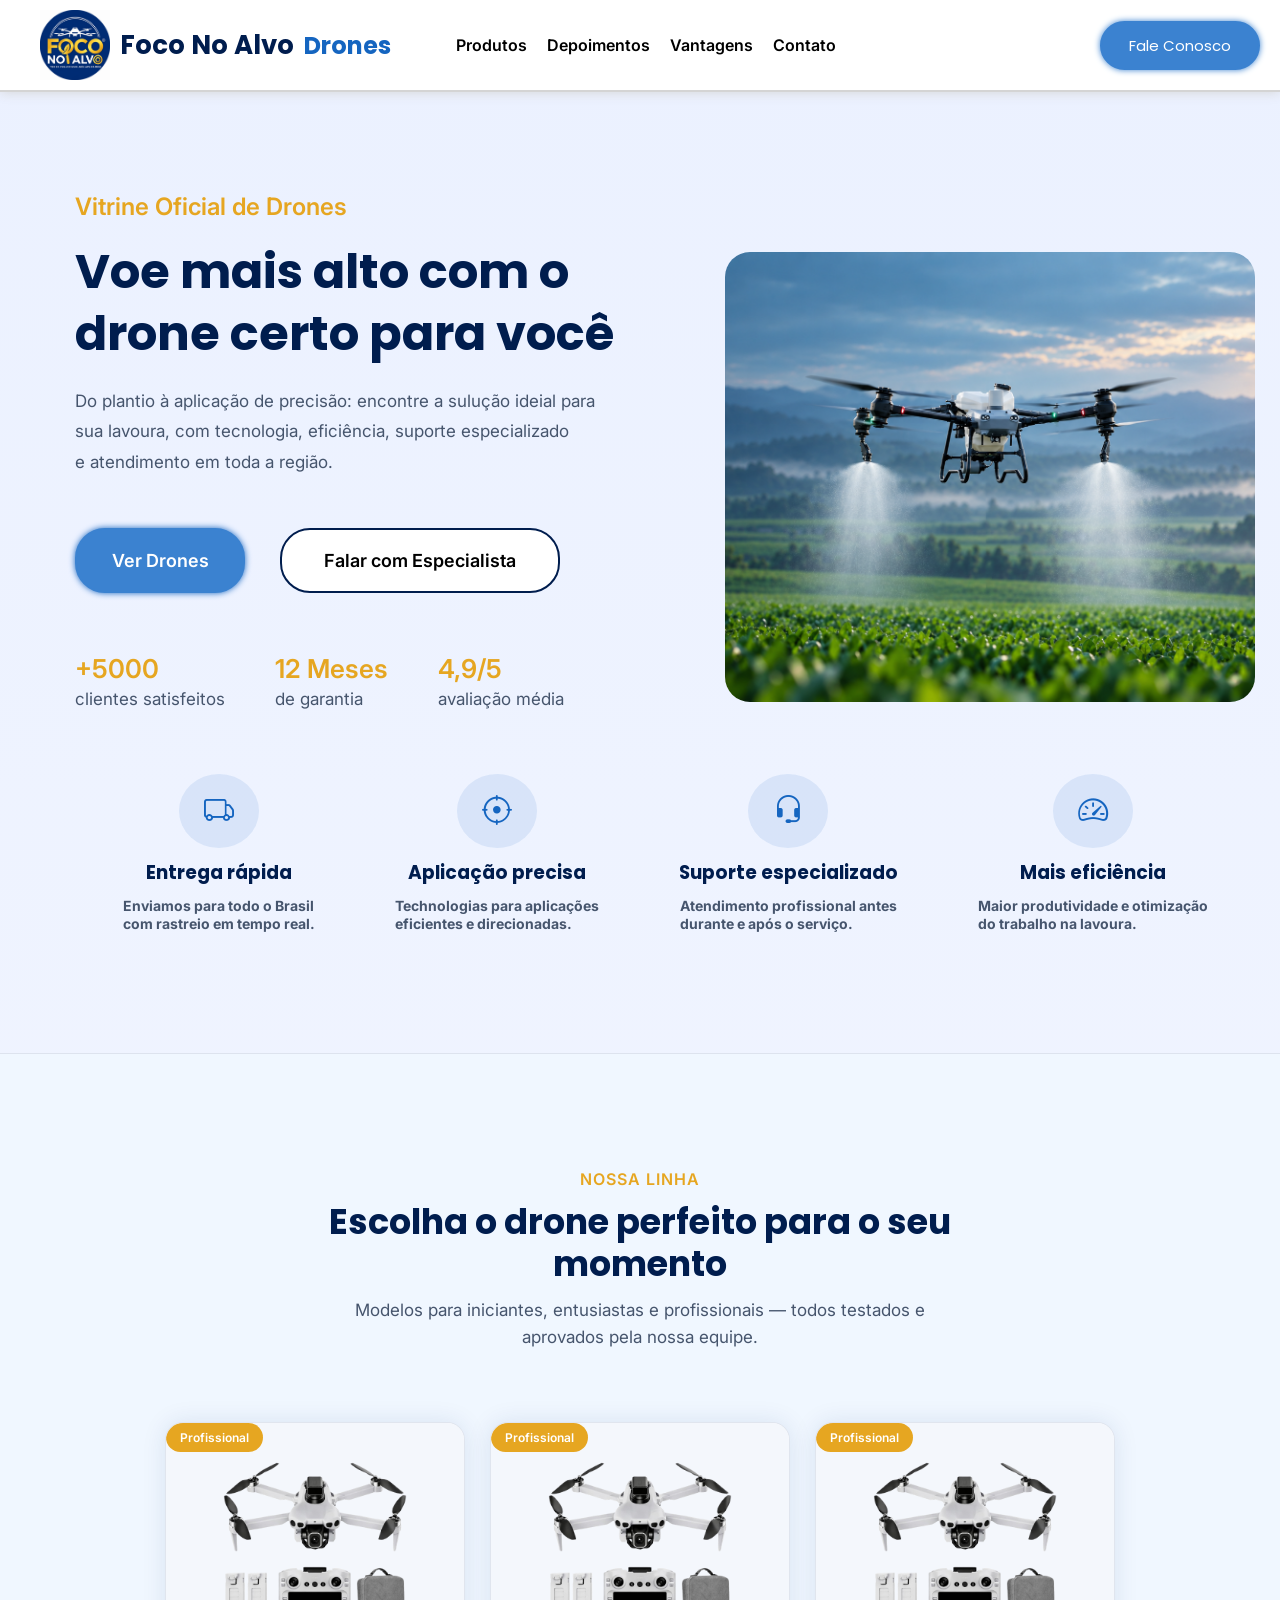
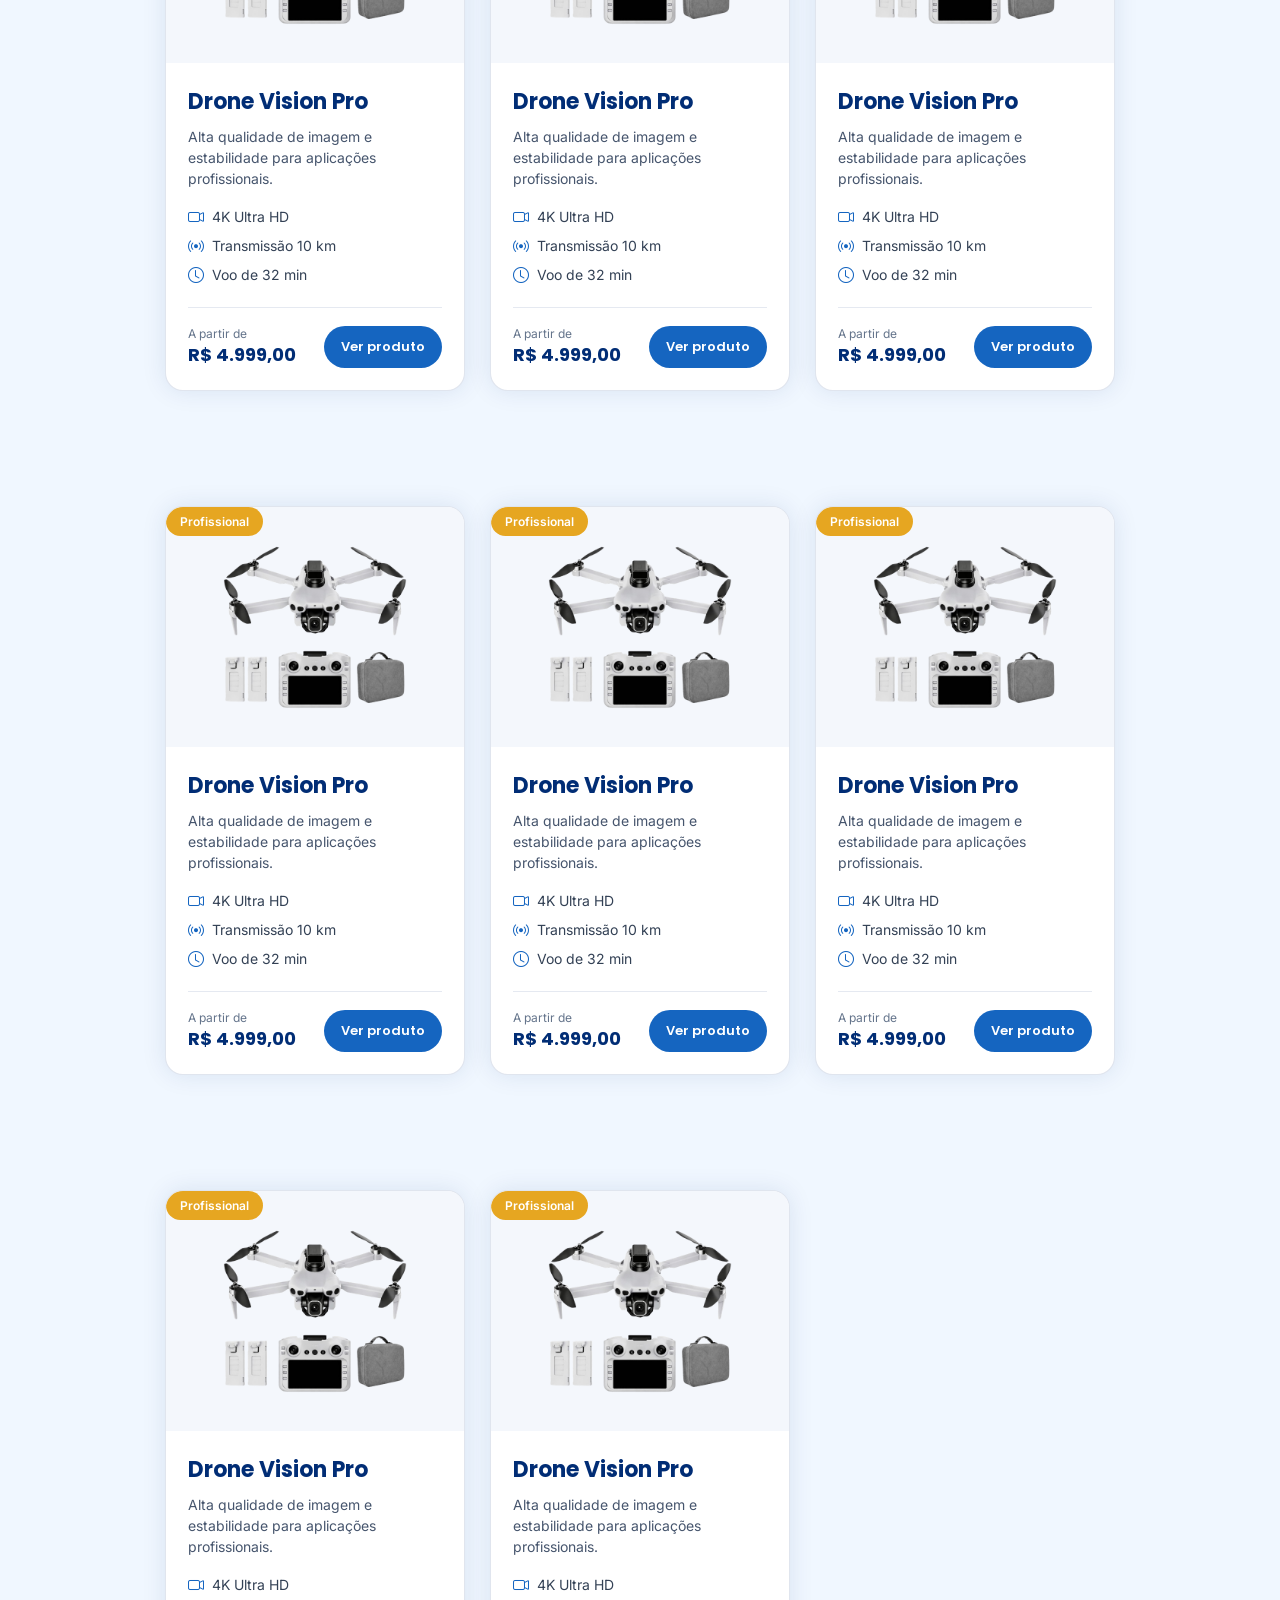
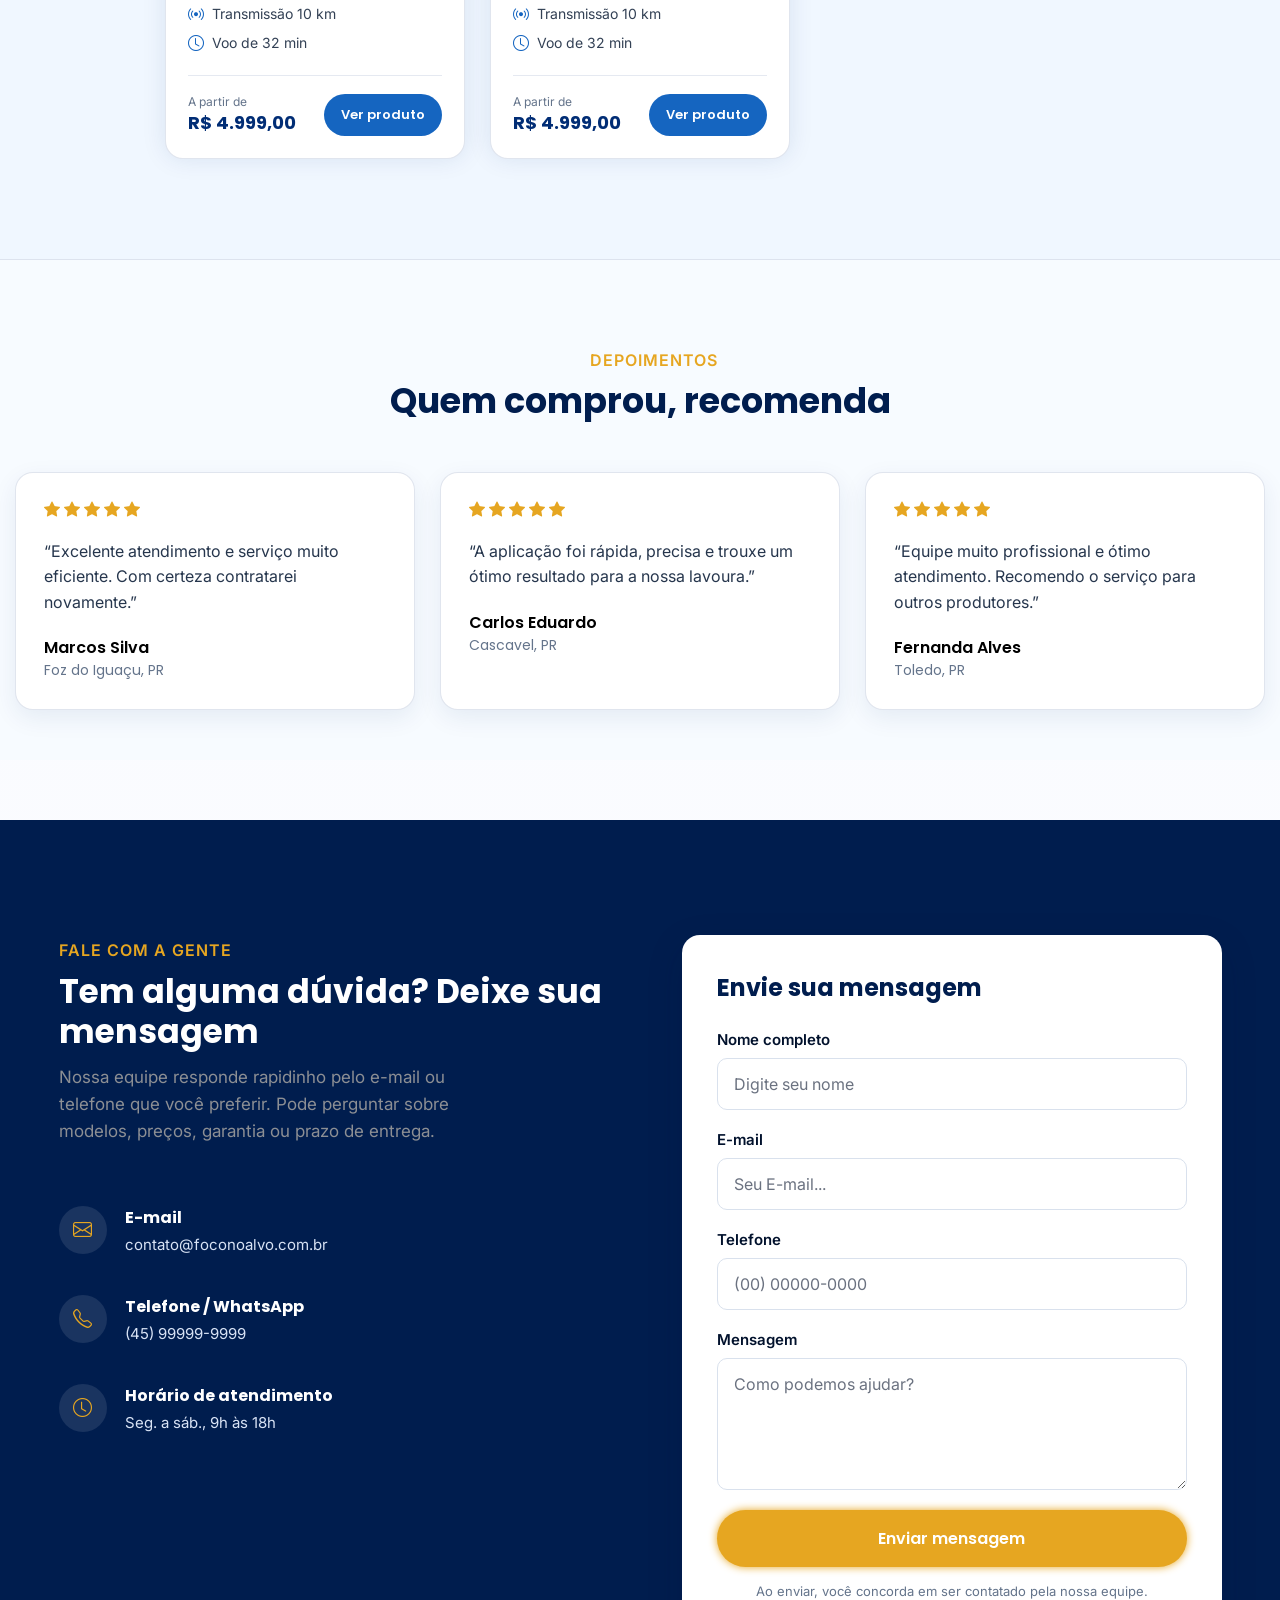
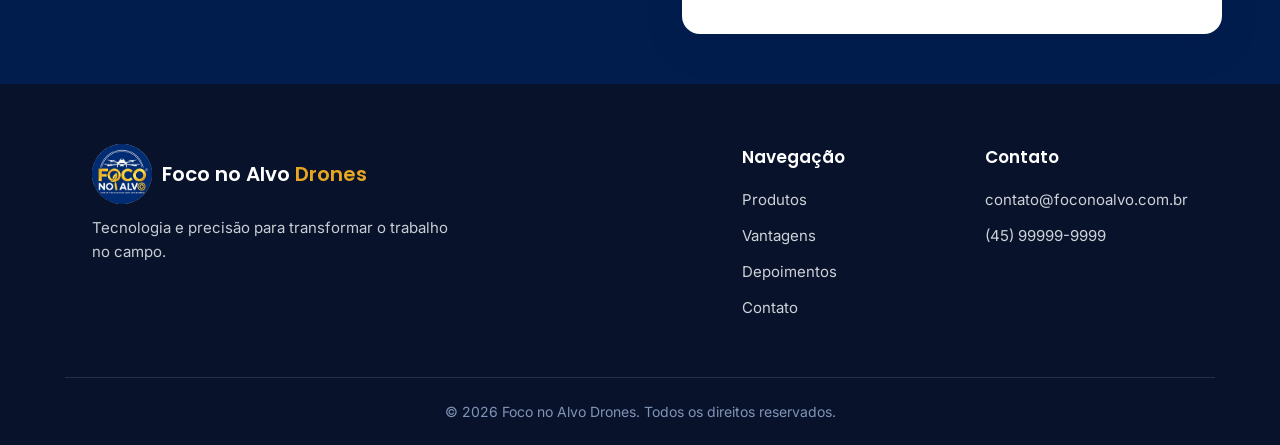
==== commit e3e8e86a: "Add files via upload" ====
--- a/focoNoAlvo/index.html
+++ b/focoNoAlvo/index.html
@@ -30,7 +30,7 @@
                 <a href="">Contato</a>
             </nav>
 
-            <button class="fale-conosco">Fale Conosco</button>
+            <a href="#contato" class="fale-conosco">Fale Conosco</a>
 
         </div>
     </header>
@@ -46,8 +46,8 @@
                     eficiência, suporte especializado<br>e atendimento em toda a região.</p>
 
                 <div class="botoes-text-conteudo-main">
-                    <button class="ver-drones">Ver Drones</button>
-                    <button class="falar-com-especialista">Falar com Especialista</button>
+                     <a href="#produtos" class="ver-drones">Ver Drones</a>
+                     <a href="#contato" class="falar-com-especialista">Falar com Especialista</a>
                 </div>
 
                 <div class="status">
@@ -112,8 +112,6 @@
         </section>
 
         <section class="nossa-linha" id="produtos">
-
-
 
             <div class="texto-nossa-linha">
 
@@ -327,6 +325,148 @@
                     </div>
 
                 </article>
+
+
+                <article class="card-produto">
+
+                    <div class="card-imagem">
+                        <span class="card-categoria">Profissional</span>
+                        <img src="imgaens/drone1.png" alt="Drone Vision Pro">
+                    </div>
+
+                    <div class="card-conteudo">
+                        <h3>Drone Vision Pro</h3>
+                        <p class="card-descricao">Alta qualidade de imagem e estabilidade para aplicações profissionais.
+                        </p>
+
+                        <div class="card-especificacoes">
+
+                            <span>
+                                <i class="bi bi-camera-video"></i>
+                                4K Ultra HD
+                            </span>
+
+                            <span>
+                                <i class="bi bi-broadcast"></i>
+                                Transmissão 10 km
+                            </span>
+
+                            <span>
+                                <i class="bi bi-clock"></i>
+                                Voo de 32 min
+                            </span>
+
+                        </div>
+
+                        <div class="card-rodape">
+                            <div class="card-preco">
+                                <small>A partir de</small>
+                                <strong>R$ 4.999,00</strong>
+                            </div>
+
+                            <button class="botao-produto">
+                                Ver produto
+                            </button>
+                        </div>
+
+                    </div>
+
+                </article>
+
+
+                <article class="card-produto">
+
+                    <div class="card-imagem">
+                        <span class="card-categoria">Profissional</span>
+                        <img src="imgaens/drone1.png" alt="Drone Vision Pro">
+                    </div>
+
+                    <div class="card-conteudo">
+                        <h3>Drone Vision Pro</h3>
+                        <p class="card-descricao">Alta qualidade de imagem e estabilidade para aplicações profissionais.
+                        </p>
+
+                        <div class="card-especificacoes">
+
+                            <span>
+                                <i class="bi bi-camera-video"></i>
+                                4K Ultra HD
+                            </span>
+
+                            <span>
+                                <i class="bi bi-broadcast"></i>
+                                Transmissão 10 km
+                            </span>
+
+                            <span>
+                                <i class="bi bi-clock"></i>
+                                Voo de 32 min
+                            </span>
+
+                        </div>
+
+                        <div class="card-rodape">
+                            <div class="card-preco">
+                                <small>A partir de</small>
+                                <strong>R$ 4.999,00</strong>
+                            </div>
+
+                            <button class="botao-produto">
+                                Ver produto
+                            </button>
+                        </div>
+
+                    </div>
+
+                </article>
+
+
+                <article class="card-produto">
+
+                    <div class="card-imagem">
+                        <span class="card-categoria">Profissional</span>
+                        <img src="imgaens/drone1.png" alt="Drone Vision Pro">
+                    </div>
+
+                    <div class="card-conteudo">
+                        <h3>Drone Vision Pro</h3>
+                        <p class="card-descricao">Alta qualidade de imagem e estabilidade para aplicações profissionais.
+                        </p>
+
+                        <div class="card-especificacoes">
+
+                            <span>
+                                <i class="bi bi-camera-video"></i>
+                                4K Ultra HD
+                            </span>
+
+                            <span>
+                                <i class="bi bi-broadcast"></i>
+                                Transmissão 10 km
+                            </span>
+
+                            <span>
+                                <i class="bi bi-clock"></i>
+                                Voo de 32 min
+                            </span>
+
+                        </div>
+
+                        <div class="card-rodape">
+                            <div class="card-preco">
+                                <small>A partir de</small>
+                                <strong>R$ 4.999,00</strong>
+                            </div>
+
+                            <button class="botao-produto">
+                                Ver produto
+                            </button>
+                        </div>
+
+                    </div>
+
+                </article>
+
 
 
                 <article class="card-produto">
@@ -568,59 +708,59 @@
         </section>
     </main>
 
-        <footer>
-
-            <div class="conteudo-footer">
-
-                <div class="footer-marca">
-
-                    <div class="footer-image">
-                        <img src="imgaens/logoTipo.png" alt="Logotipo Foco no Alvo">
-
-                        <a href="">
-                            Foco no Alvo <span>Drones</span>
-                        </a>
-                    </div>
-
-                    <p>
-                        Tecnologia e precisão para transformar o trabalho no campo.
-                    </p>
-
-                </div>
-
-                <div class="links-footer">
-
-                    <div class="footer-navegacao">
-                        <h4>Navegação</h4>
-                        <a href="#produtos">Produtos</a>
-                        <a href="#vantagens">Vantagens</a>
-                        <a href="#depoimentos">Depoimentos</a>
-                        <a href="#contato">Contato</a>
-                    </div>
-
-                    <div class="footer-contato">
-                        <h4>Contato</h4>
-                        <a href="mailto:contato@foconoalvo.com.br">
-                            contato@foconoalvo.com.br
-                        </a>
-
-                        <a href="tel:+5545999999999">
-                            (45) 99999-9999
-                        </a>
-                    </div>
-
-                </div>
-
-            </div>
-
-            <div class="footer-final">
+    <footer>
+
+        <div class="conteudo-footer">
+
+            <div class="footer-marca">
+
+                <div class="footer-image">
+                    <img src="imgaens/logoTipo.png" alt="Logotipo Foco no Alvo">
+
+                    <a href="">
+                        Foco no Alvo <span>Drones</span>
+                    </a>
+                </div>
+
                 <p>
-                    © 2026 Foco no Alvo Drones. Todos os direitos reservados.
+                    Tecnologia e precisão para transformar o trabalho no campo.
                 </p>
-            </div>
-
-        </footer>
+
+            </div>
+
+            <div class="links-footer">
+
+                <div class="footer-navegacao">
+                    <h4>Navegação</h4>
+                    <a href="#produtos">Produtos</a>
+                    <a href="#vantagens">Vantagens</a>
+                    <a href="#depoimentos">Depoimentos</a>
+                    <a href="#contato">Contato</a>
+                </div>
+
+                <div class="footer-contato">
+                    <h4>Contato</h4>
+                    <a href="mailto:contato@foconoalvo.com.br">
+                        contato@foconoalvo.com.br
+                    </a>
+
+                    <a href="tel:+5545999999999">
+                        (45) 99999-9999
+                    </a>
+                </div>
+
+            </div>
+
+        </div>
+
+        <div class="footer-final">
+            <p>
+                © 2026 Foco no Alvo Drones. Todos os direitos reservados.
+            </p>
+        </div>
+
+    </footer>
 
 </body>
 
-</html>
+</html>
--- a/focoNoAlvo/style.css
+++ b/focoNoAlvo/style.css
@@ -6,24 +6,17 @@
 
 html{
     width: 100%;
-    overflow-x: hidden;
-}
-
-body {
+    overflow-x: clip;
+    scroll-behavior: smooth;
+}
+
+body{
     min-height: 100vh;
-
     background-color: #EBF1FF;
-
-    background-image: linear-gradient(
-        to bottom,
-        #EBF1FF 0%,
-        #F3F6FF 40%,
-        #FFFFFF 100%
-    );
-
+    background-image: linear-gradient(to bottom, #EBF1FF 0%, #F3F6FF 40%, #FFFFFF 100%);
     background-repeat: no-repeat;
     width: 100%;
-    overflow-x: hidden;
+    overflow-x: clip;
 }
 
 header{
@@ -109,7 +102,10 @@
     box-shadow: 0 0 6px var(--azul-claro);
     font-family: 'Poppins', 'Inter', sans-serif;
     transition: 0.3s;
-}
+    text-decoration: none;
+    text-align: center;
+}
+
 
 .fale-conosco:hover{
     transform: translateY(-4px);
@@ -181,6 +177,11 @@
     gap: 35px;
     align-items: center;
     transform: translateY(30px);
+}
+
+.botoes-text-conteudo-main a{
+    text-decoration: none;
+    text-align: center;
 }
 
 .ver-drones{
@@ -309,6 +310,7 @@
 .subtitulo-nossa-linha{
     display: block;
     margin-bottom: 12px;
+    margin-top: 45px;
     color: #E6A621;
     font-family: 'Inter', sans-serif;
     font-size: 16px;
